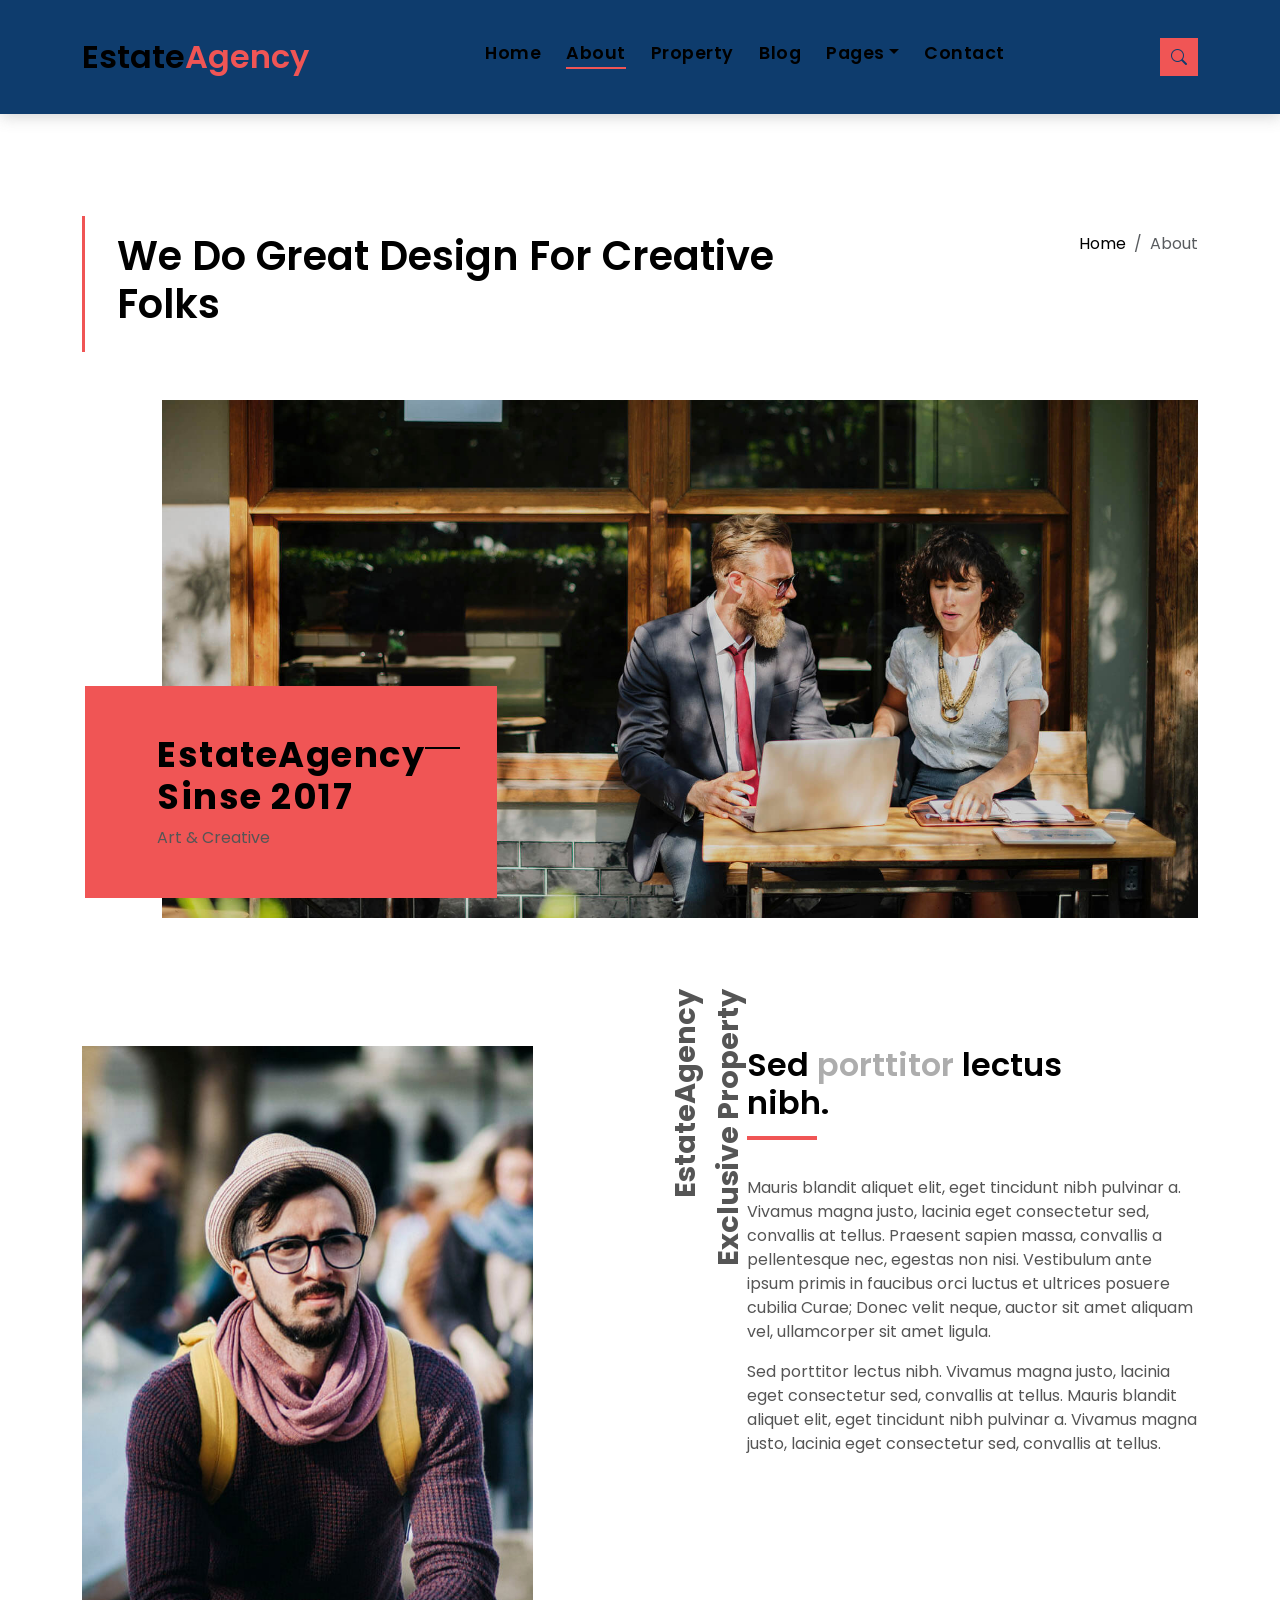
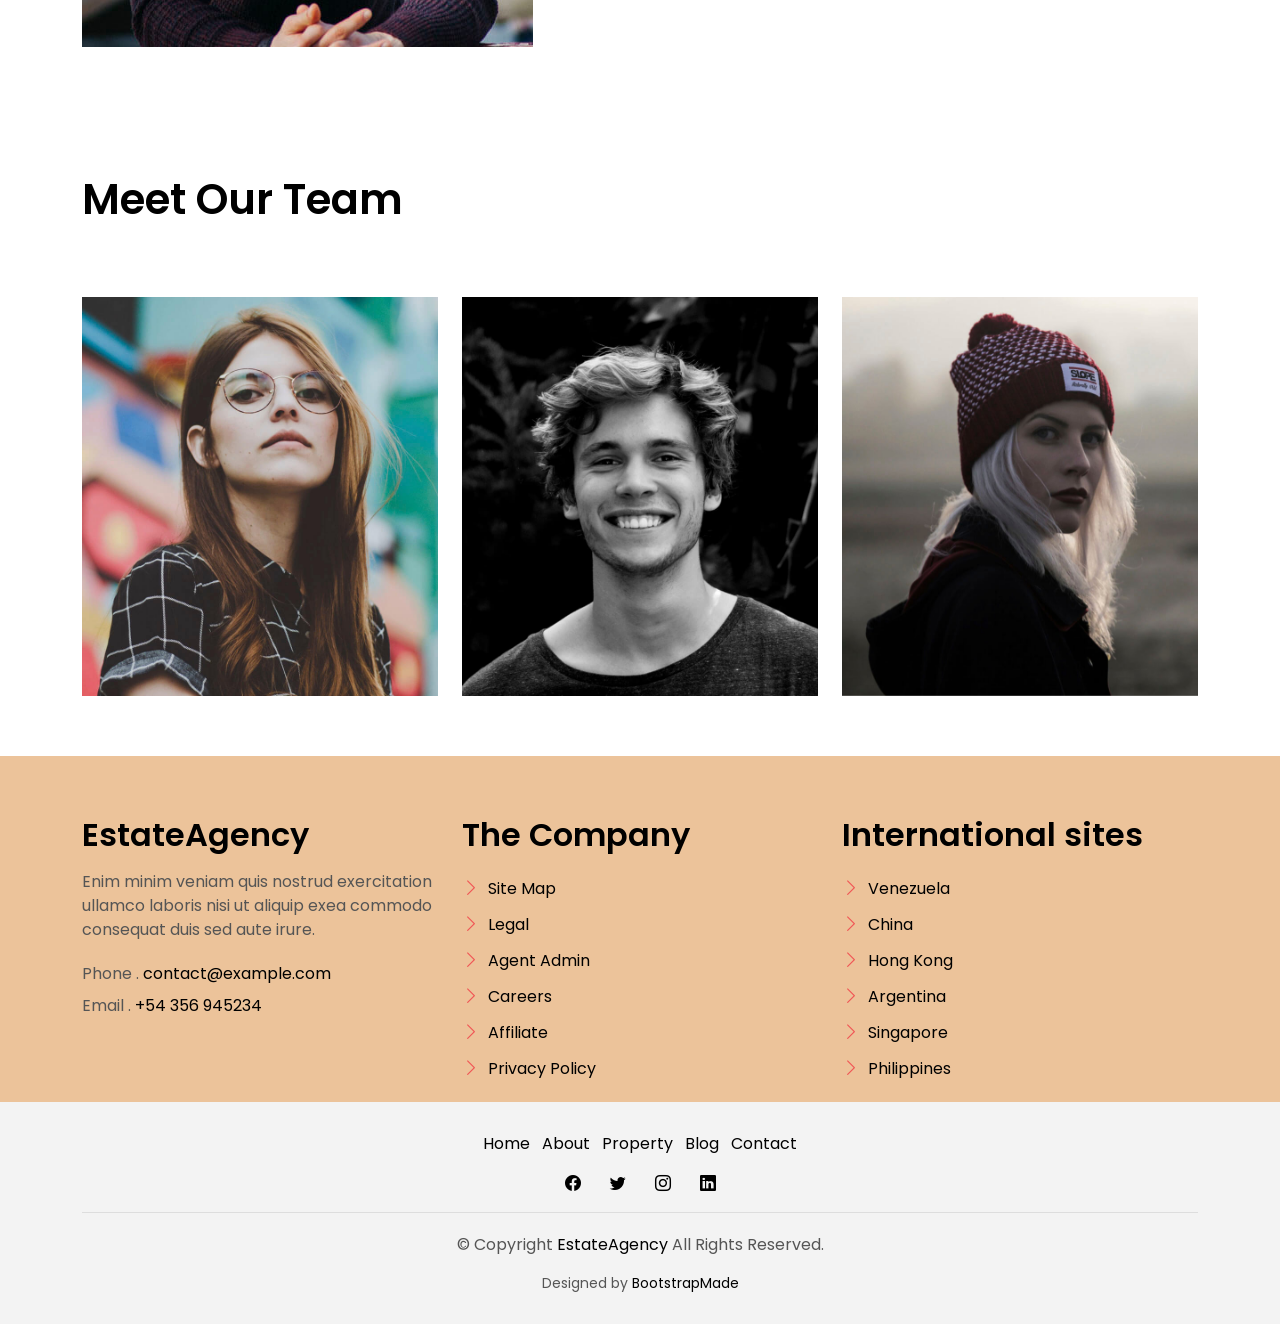
==== about.html @ 0d3c5e88 "Second initial commit" ====
<!DOCTYPE html>
<html lang="en">

<head>
  <meta charset="utf-8">
  <meta content="width=device-width, initial-scale=1.0" name="viewport">

  <title>About</title>
  <meta content="" name="description">
  <meta content="" name="keywords">

  <!-- Favicons -->
  <link href="assets/img/favicon.png" rel="icon">
  <link href="assets/img/apple-touch-icon.png" rel="apple-touch-icon">

  <!-- Google Fonts -->
  <link href="https://fonts.googleapis.com/css?family=Poppins:300,400,500,600,700" rel="stylesheet">

  <!-- Vendor CSS Files -->
  <link href="assets/vendor/animate.css/animate.min.css" rel="stylesheet">
  <link href="assets/vendor/bootstrap/css/bootstrap.min.css" rel="stylesheet">
  <link href="assets/vendor/bootstrap-icons/bootstrap-icons.css" rel="stylesheet">
  <link href="assets/vendor/swiper/swiper-bundle.min.css" rel="stylesheet">

  <!--  Main CSS File -->
  <link href="assets/css/style.css" rel="stylesheet">


</head>

<body>

  <!-- ======= Property Search Section ======= -->
  <div class="click-closed"></div>
  <!--/ Form Search Star /-->
  <div class="box-collapse">
    <div class="title-box-d">
      <h3 class="title-d">Search Property</h3>
    </div>
    <span class="close-box-collapse right-boxed bi bi-x"></span>
    <div class="box-collapse-wrap form">
      <form class="form-a">
        <div class="row">
          <div class="col-md-12 mb-2">
            <div class="form-group">
              <label class="pb-2" for="Type">Keyword</label>
              <input type="text" class="form-control form-control-lg form-control-a" placeholder="Keyword">
            </div>
          </div>
          <div class="col-md-6 mb-2">
            <div class="form-group mt-3">
              <label class="pb-2" for="Type">Type</label>
              <select class="form-control form-select form-control-a" id="Type">
                <option>All Type</option>
                <option>For Rent</option>
                <option>For Sale</option>
                <option>Open House</option>
              </select>
            </div>
          </div>
          <div class="col-md-6 mb-2">
            <div class="form-group mt-3">
              <label class="pb-2" for="city">City</label>
              <select class="form-control form-select form-control-a" id="city">
                <option>All City</option>
                <option>Alabama</option>
                <option>Arizona</option>
                <option>California</option>
                <option>Colorado</option>
              </select>
            </div>
          </div>
          <div class="col-md-6 mb-2">
            <div class="form-group mt-3">
              <label class="pb-2" for="bedrooms">Bedrooms</label>
              <select class="form-control form-select form-control-a" id="bedrooms">
                <option>Any</option>
                <option>01</option>
                <option>02</option>
                <option>03</option>
              </select>
            </div>
          </div>
          <div class="col-md-6 mb-2">
            <div class="form-group mt-3">
              <label class="pb-2" for="garages">Garages</label>
              <select class="form-control form-select form-control-a" id="garages">
                <option>Any</option>
                <option>01</option>
                <option>02</option>
                <option>03</option>
                <option>04</option>
              </select>
            </div>
          </div>
          <div class="col-md-6 mb-2">
            <div class="form-group mt-3">
              <label class="pb-2" for="bathrooms">Bathrooms</label>
              <select class="form-control form-select form-control-a" id="bathrooms">
                <option>Any</option>
                <option>01</option>
                <option>02</option>
                <option>03</option>
              </select>
            </div>
          </div>
          <div class="col-md-6 mb-2">
            <div class="form-group mt-3">
              <label class="pb-2" for="price">Min Price</label>
              <select class="form-control form-select form-control-a" id="price">
                <option>Unlimite</option>
                <option>$50,000</option>
                <option>$100,000</option>
                <option>$150,000</option>
                <option>$200,000</option>
              </select>
            </div>
          </div>
          <div class="col-md-12">
            <button type="submit" class="btn btn-b">Search Property</button>
          </div>
        </div>
      </form>
    </div>
  </div><!-- End Property Search Section -->>

  <!-- ======= Header/Navbar ======= -->
  <nav class="navbar navbar-default navbar-trans navbar-expand-lg fixed-top">
    <div class="container">
      <button class="navbar-toggler collapsed" type="button" data-bs-toggle="collapse" data-bs-target="#navbarDefault" aria-controls="navbarDefault" aria-expanded="false" aria-label="Toggle navigation">
        <span></span>
        <span></span>
        <span></span>
      </button>
      <a class="navbar-brand text-brand" href="index.html">Estate<span class="color-b">Agency</span></a>

      <div class="navbar-collapse collapse justify-content-center" id="navbarDefault">
        <ul class="navbar-nav">

          <li class="nav-item">
            <a class="nav-link " href="index.html">Home</a>
          </li>

          <li class="nav-item">
            <a class="nav-link active" href="about.html">About</a>
          </li>

          <li class="nav-item">
            <a class="nav-link " href="property-grid.html">Property</a>
          </li>

          <li class="nav-item">
            <a class="nav-link " href="blog-grid.html">Blog</a>
          </li>

          <li class="nav-item dropdown">
            <a class="nav-link dropdown-toggle" href="#" id="navbarDropdown" role="button" data-bs-toggle="dropdown" aria-haspopup="true" aria-expanded="false">Pages</a>
            <div class="dropdown-menu">
              <a class="dropdown-item " href="property-single.html">Property Single</a>
              <a class="dropdown-item " href="blog-single.html">Blog Single</a>
              <a class="dropdown-item " href="agents-grid.html">Agents Grid</a>
              <a class="dropdown-item " href="agent-single.html">Agent Single</a>
            </div>
          </li>
          <li class="nav-item">
            <a class="nav-link " href="contact.html">Contact</a>
          </li>
        </ul>
      </div>

      <button type="button" class="btn btn-b-n navbar-toggle-box navbar-toggle-box-collapse" data-bs-toggle="collapse" data-bs-target="#navbarTogglerDemo01">
        <i class="bi bi-search"></i>
      </button>

    </div>
  </nav><!-- End Header/Navbar -->

  <main id="main">

    <!-- ======= Intro Single ======= -->
    <section class="intro-single">
      <div class="container">
        <div class="row">
          <div class="col-md-12 col-lg-8">
            <div class="title-single-box">
              <h1 class="title-single">We Do Great Design For Creative Folks</h1>
            </div>
          </div>
          <div class="col-md-12 col-lg-4">
            <nav aria-label="breadcrumb" class="breadcrumb-box d-flex justify-content-lg-end">
              <ol class="breadcrumb">
                <li class="breadcrumb-item">
                  <a href="#">Home</a>
                </li>
                <li class="breadcrumb-item active" aria-current="page">
                  About
                </li>
              </ol>
            </nav>
          </div>
        </div>
      </div>
    </section><!-- End Intro Single-->

    <!-- ======= About Section ======= -->
    <section class="section-about">
      <div class="container">
        <div class="row">
          <div class="col-sm-12 position-relative">
            <div class="about-img-box">
              <img src="assets/img/slide-about-1.jpg" alt="" class="img-fluid">
            </div>
            <div class="sinse-box">
              <h3 class="sinse-title">EstateAgency
                <span></span>
                <br> Sinse 2017
              </h3>
              <p>Art & Creative</p>
            </div>
          </div>
          <div class="col-md-12 section-t8 position-relative">
            <div class="row">
              <div class="col-md-6 col-lg-5">
                <img src="assets/img/about-2.jpg" alt="" class="img-fluid">
              </div>
              <div class="col-lg-2  d-none d-lg-block position-relative">
                <div class="title-vertical d-flex justify-content-start">
                  <span>EstateAgency Exclusive Property</span>
                </div>
              </div>
              <div class="col-md-6 col-lg-5 section-md-t3">
                <div class="title-box-d">
                  <h3 class="title-d">Sed
                    <span class="color-d">porttitor</span> lectus
                    <br> nibh.
                  </h3>
                </div>
                <p class="color-text-a">
                  Mauris blandit aliquet elit, eget tincidunt nibh pulvinar a. Vivamus magna justo, lacinia eget
                  consectetur sed, convallis
                  at tellus. Praesent sapien massa, convallis a pellentesque nec, egestas non nisi. Vestibulum
                  ante ipsum primis in faucibus orci luctus et ultrices posuere cubilia Curae; Donec velit
                  neque, auctor sit amet aliquam vel, ullamcorper sit amet ligula.
                </p>
                <p class="color-text-a">
                  Sed porttitor lectus nibh. Vivamus magna justo, lacinia eget consectetur sed, convallis at tellus.
                  Mauris blandit aliquet
                  elit, eget tincidunt nibh pulvinar a. Vivamus magna justo, lacinia eget consectetur sed,
                  convallis at tellus.
                </p>
              </div>
            </div>
          </div>
        </div>
      </div>
    </section>

    <!-- =======Team Section ======= -->
    <section class="section-agents section-t8">
      <div class="container">
        <div class="row">
          <div class="col-md-12">
            <div class="title-wrap d-flex justify-content-between">
              <div class="title-box">
                <h2 class="title-a">Meet Our Team</h2>
              </div>
            </div>
          </div>
        </div>
        <div class="row">
          <div class="col-md-4">
            <div class="card-box-d">
              <div class="card-img-d">
                <img src="assets/img/agent-7.jpg" alt="" class="img-d img-fluid">
              </div>
              <div class="card-overlay card-overlay-hover">
                <div class="card-header-d">
                  <div class="card-title-d align-self-center">
                    <h3 class="title-d">
                      <a href="agent-single.html" class="link-two">Margaret Sotillo
                        <br> Escala</a>
                    </h3>
                  </div>
                </div>
                <div class="card-body-d">
                  <p class="content-d color-text-a">
                    Sed porttitor lectus nibh, Cras ultricies ligula sed magna dictum porta two.
                  </p>
                  <div class="info-agents color-a">
                    <p>
                      <strong>Phone: </strong> +54 356 945234
                    </p>
                    <p>
                      <strong>Email: </strong> agents@example.com
                    </p>
                  </div>
                </div>
                <div class="card-footer-d">
                  <div class="socials-footer d-flex justify-content-center">
                    <ul class="list-inline">
                      <li class="list-inline-item">
                        <a href="#" class="link-one">
                          <i class="bi bi-facebook" aria-hidden="true"></i>
                        </a>
                      </li>
                      <li class="list-inline-item">
                        <a href="#" class="link-one">
                          <i class="bi bi-twitter" aria-hidden="true"></i>
                        </a>
                      </li>
                      <li class="list-inline-item">
                        <a href="#" class="link-one">
                          <i class="bi bi-instagram" aria-hidden="true"></i>
                        </a>
                      </li>
                      <li class="list-inline-item">
                        <a href="#" class="link-one">
                          <i class="bi bi-linkedin" aria-hidden="true"></i>
                        </a>
                      </li>
                    </ul>
                  </div>
                </div>
              </div>
            </div>
          </div>
          <div class="col-md-4">
            <div class="card-box-d">
              <div class="card-img-d">
                <img src="assets/img/agent-6.jpg" alt="" class="img-d img-fluid">
              </div>
              <div class="card-overlay card-overlay-hover">
                <div class="card-header-d">
                  <div class="card-title-d align-self-center">
                    <h3 class="title-d">
                      <a href="agent-single.html" class="link-two">Stiven Spilver
                        <br> Darw</a>
                    </h3>
                  </div>
                </div>
                <div class="card-body-d">
                  <p class="content-d color-text-a">
                    Sed porttitor lectus nibh, Cras ultricies ligula sed magna dictum porta two.
                  </p>
                  <div class="info-agents color-a">
                    <p>
                      <strong>Phone: </strong> +54 356 945234
                    </p>
                    <p>
                      <strong>Email: </strong> agents@example.com
                    </p>
                  </div>
                </div>
                <div class="card-footer-d">
                  <div class="socials-footer d-flex justify-content-center">
                    <ul class="list-inline">
                      <li class="list-inline-item">
                        <a href="#" class="link-one">
                          <i class="bi bi-facebook" aria-hidden="true"></i>
                        </a>
                      </li>
                      <li class="list-inline-item">
                        <a href="#" class="link-one">
                          <i class="bi bi-twitter" aria-hidden="true"></i>
                        </a>
                      </li>
                      <li class="list-inline-item">
                        <a href="#" class="link-one">
                          <i class="bi bi-instagram" aria-hidden="true"></i>
                        </a>
                      </li>
                      <li class="list-inline-item">
                        <a href="#" class="link-one">
                          <i class="bi bi-linkedin" aria-hidden="true"></i>
                        </a>
                      </li>
                      <li class="list-inline-item">
                        <a href="#" class="link-one">
                          <i class="bi bi-dribbble" aria-hidden="true"></i>
                        </a>
                      </li>
                    </ul>
                  </div>
                </div>
              </div>
            </div>
          </div>
          <div class="col-md-4">
            <div class="card-box-d">
              <div class="card-img-d">
                <img src="assets/img/agent-5.jpg" alt="" class="img-d img-fluid">
              </div>
              <div class="card-overlay card-overlay-hover">
                <div class="card-header-d">
                  <div class="card-title-d align-self-center">
                    <h3 class="title-d">
                      <a href="agent-single.html" class="link-two">Emma Toledo
                        <br> Cascada</a>
                    </h3>
                  </div>
                </div>
                <div class="card-body-d">
                  <p class="content-d color-text-a">
                    Sed porttitor lectus nibh, Cras ultricies ligula sed magna dictum porta two.
                  </p>
                  <div class="info-agents color-a">
                    <p>
                      <strong>Phone: </strong> +54 356 945234
                    </p>
                    <p>
                      <strong>Email: </strong> agents@example.com
                    </p>
                  </div>
                </div>
                <div class="card-footer-d">
                  <div class="socials-footer d-flex justify-content-center">
                    <ul class="list-inline">
                      <li class="list-inline-item">
                        <a href="#" class="link-one">
                          <i class="bi bi-facebook" aria-hidden="true"></i>
                        </a>
                      </li>
                      <li class="list-inline-item">
                        <a href="#" class="link-one">
                          <i class="bi bi-twitter" aria-hidden="true"></i>
                        </a>
                      </li>
                      <li class="list-inline-item">
                        <a href="#" class="link-one">
                          <i class="bi bi-instagram" aria-hidden="true"></i>
                        </a>
                      </li>
                      <li class="list-inline-item">
                        <a href="#" class="link-one">
                          <i class="bi bi-linkedin" aria-hidden="true"></i>
                        </a>
                      </li>
                      <li class="list-inline-item">
                        <a href="#" class="link-one">
                          <i class="bi bi-dribbble" aria-hidden="true"></i>
                        </a>
                      </li>
                    </ul>
                  </div>
                </div>
              </div>
            </div>
          </div>
        </div>
      </div>
    </section><!-- End About Section-->

  </main><!-- End #main -->

  <!-- ======= Footer ======= -->
  <section class="section-footer">
    <div class="container">
      <div class="row">
        <div class="col-sm-12 col-md-4">
          <div class="widget-a">
            <div class="w-header-a">
              <h3 class="w-title-a text-brand">EstateAgency</h3>
            </div>
            <div class="w-body-a">
              <p class="w-text-a color-text-a">
                Enim minim veniam quis nostrud exercitation ullamco laboris nisi ut aliquip exea commodo consequat duis
                sed aute irure.
              </p>
            </div>
            <div class="w-footer-a">
              <ul class="list-unstyled">
                <li class="color-a">
                  <span class="color-text-a">Phone .</span> contact@example.com
                </li>
                <li class="color-a">
                  <span class="color-text-a">Email .</span> +54 356 945234
                </li>
              </ul>
            </div>
          </div>
        </div>
        <div class="col-sm-12 col-md-4 section-md-t3">
          <div class="widget-a">
            <div class="w-header-a">
              <h3 class="w-title-a text-brand">The Company</h3>
            </div>
            <div class="w-body-a">
              <div class="w-body-a">
                <ul class="list-unstyled">
                  <li class="item-list-a">
                    <i class="bi bi-chevron-right"></i> <a href="#">Site Map</a>
                  </li>
                  <li class="item-list-a">
                    <i class="bi bi-chevron-right"></i> <a href="#">Legal</a>
                  </li>
                  <li class="item-list-a">
                    <i class="bi bi-chevron-right"></i> <a href="#">Agent Admin</a>
                  </li>
                  <li class="item-list-a">
                    <i class="bi bi-chevron-right"></i> <a href="#">Careers</a>
                  </li>
                  <li class="item-list-a">
                    <i class="bi bi-chevron-right"></i> <a href="#">Affiliate</a>
                  </li>
                  <li class="item-list-a">
                    <i class="bi bi-chevron-right"></i> <a href="#">Privacy Policy</a>
                  </li>
                </ul>
              </div>
            </div>
          </div>
        </div>
        <div class="col-sm-12 col-md-4 section-md-t3">
          <div class="widget-a">
            <div class="w-header-a">
              <h3 class="w-title-a text-brand">International sites</h3>
            </div>
            <div class="w-body-a">
              <ul class="list-unstyled">
                <li class="item-list-a">
                  <i class="bi bi-chevron-right"></i> <a href="#">Venezuela</a>
                </li>
                <li class="item-list-a">
                  <i class="bi bi-chevron-right"></i> <a href="#">China</a>
                </li>
                <li class="item-list-a">
                  <i class="bi bi-chevron-right"></i> <a href="#">Hong Kong</a>
                </li>
                <li class="item-list-a">
                  <i class="bi bi-chevron-right"></i> <a href="#">Argentina</a>
                </li>
                <li class="item-list-a">
                  <i class="bi bi-chevron-right"></i> <a href="#">Singapore</a>
                </li>
                <li class="item-list-a">
                  <i class="bi bi-chevron-right"></i> <a href="#">Philippines</a>
                </li>
              </ul>
            </div>
          </div>
        </div>
      </div>
    </div>
  </section>
  <footer>
    <div class="container">
      <div class="row">
        <div class="col-md-12">
          <nav class="nav-footer">
            <ul class="list-inline">
              <li class="list-inline-item">
                <a href="#">Home</a>
              </li>
              <li class="list-inline-item">
                <a href="#">About</a>
              </li>
              <li class="list-inline-item">
                <a href="#">Property</a>
              </li>
              <li class="list-inline-item">
                <a href="#">Blog</a>
              </li>
              <li class="list-inline-item">
                <a href="#">Contact</a>
              </li>
            </ul>
          </nav>
          <div class="socials-a">
            <ul class="list-inline">
              <li class="list-inline-item">
                <a href="#">
                  <i class="bi bi-facebook" aria-hidden="true"></i>
                </a>
              </li>
              <li class="list-inline-item">
                <a href="#">
                  <i class="bi bi-twitter" aria-hidden="true"></i>
                </a>
              </li>
              <li class="list-inline-item">
                <a href="#">
                  <i class="bi bi-instagram" aria-hidden="true"></i>
                </a>
              </li>
              <li class="list-inline-item">
                <a href="#">
                  <i class="bi bi-linkedin" aria-hidden="true"></i>
                </a>
              </li>
            </ul>
          </div>
          <div class="copyright-footer">
            <p class="copyright color-text-a">
              &copy; Copyright
              <span class="color-a">EstateAgency</span> All Rights Reserved.
            </p>
          </div>
          <div class="credits">
            <!--
            All the links in the footer should remain intact.
            You can delete the links only if you purchased the pro version.
            Licensing information: https://bootstrapmade.com/license/
            Purchase the pro version with working PHP/AJAX contact form: https://bootstrapmade.com/buy/?theme=EstateAgency
          -->
            Designed by <a href="https://bootstrapmade.com/">BootstrapMade</a>
          </div>
        </div>
      </div>
    </div>
  </footer><!-- End  Footer -->

  <div id="preloader"></div>
  <a href="#" class="back-to-top d-flex align-items-center justify-content-center"><i class="bi bi-arrow-up-short"></i></a>

  <!-- Vendor JS Files -->
  <script src="assets/vendor/bootstrap/js/bootstrap.bundle.min.js"></script>
  <script src="assets/vendor/swiper/swiper-bundle.min.js"></script>
  <script src="assets/vendor/php-email-form/validate.js"></script>

  <!-- Template Main JS File -->
  <script src="assets/js/main.js"></script>

</body>

</html>
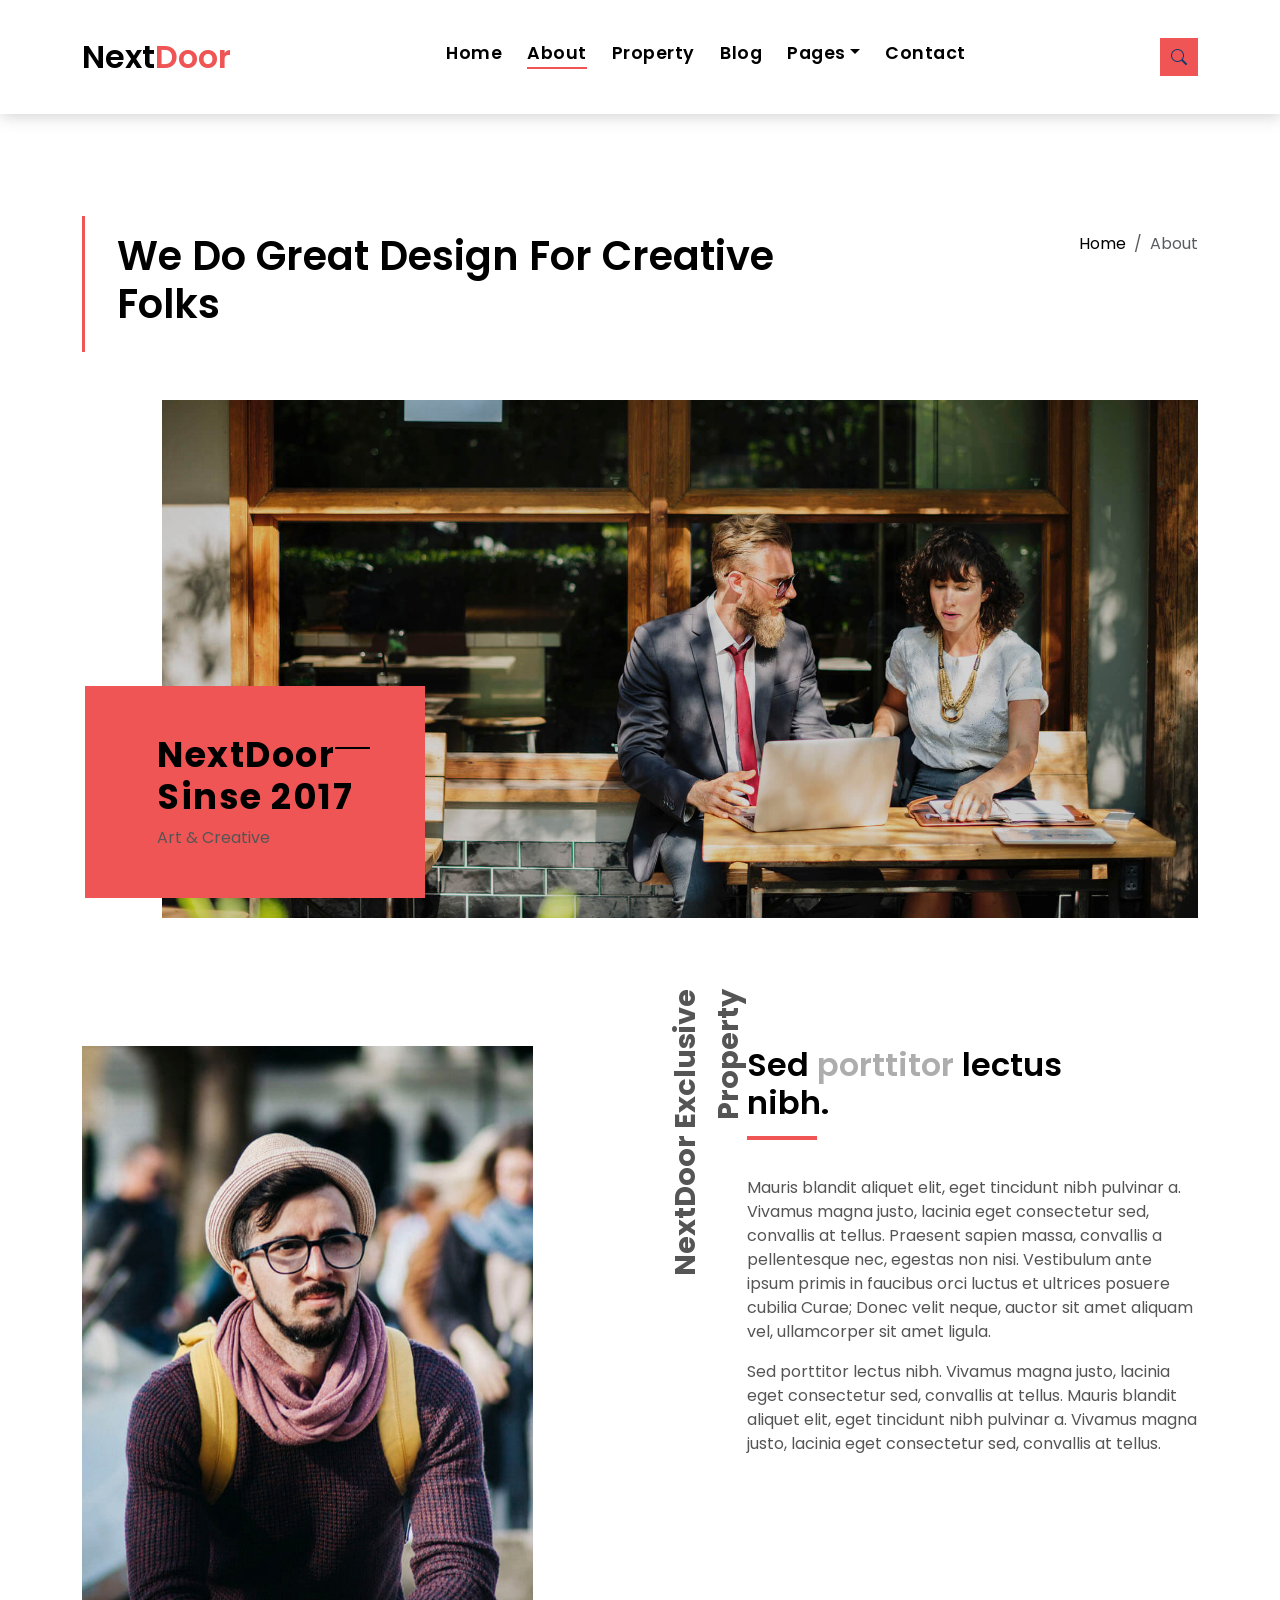
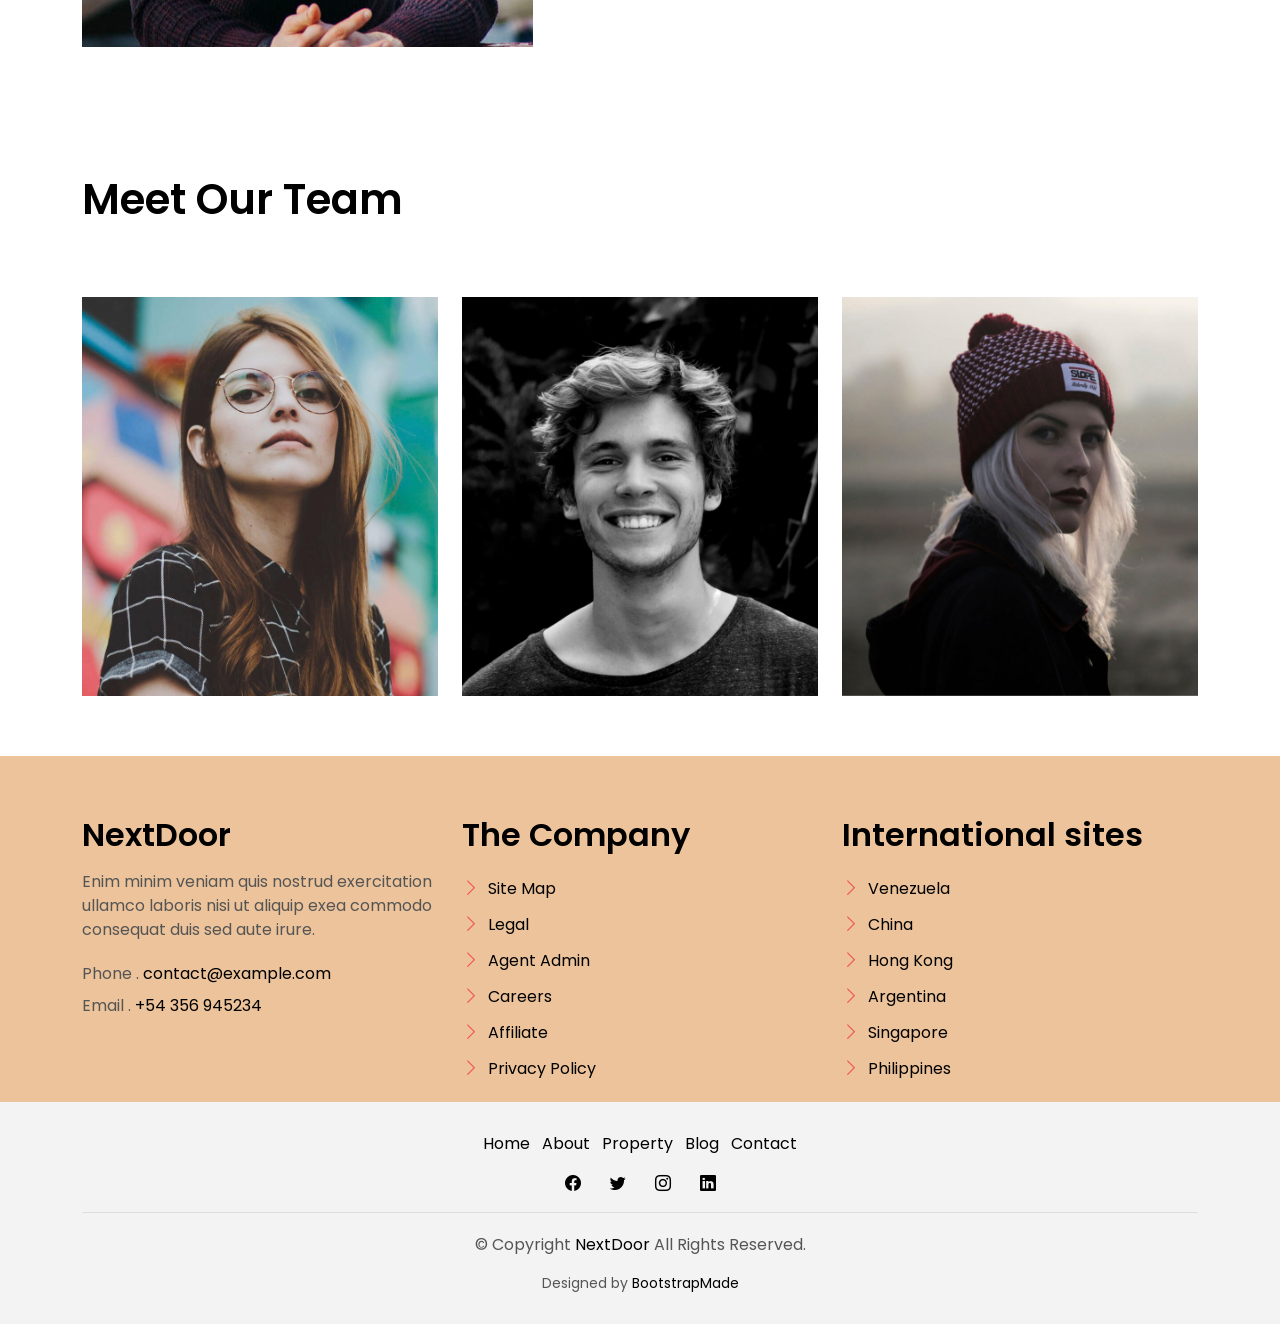
==== commit 02d45593: "Updated favicon and corrected link in Readme.txt" ====
--- a/about.html
+++ b/about.html
@@ -1,625 +1,924 @@
 <!DOCTYPE html>
 <html lang="en">
-
-<head>
-  <meta charset="utf-8">
-  <meta content="width=device-width, initial-scale=1.0" name="viewport">
-
-  <title>About</title>
-  <meta content="" name="description">
-  <meta content="" name="keywords">
-
-  <!-- Favicons -->
-  <link href="assets/img/favicon.png" rel="icon">
-  <link href="assets/img/apple-touch-icon.png" rel="apple-touch-icon">
-
-  <!-- Google Fonts -->
-  <link href="https://fonts.googleapis.com/css?family=Poppins:300,400,500,600,700" rel="stylesheet">
-
-  <!-- Vendor CSS Files -->
-  <link href="assets/vendor/animate.css/animate.min.css" rel="stylesheet">
-  <link href="assets/vendor/bootstrap/css/bootstrap.min.css" rel="stylesheet">
-  <link href="assets/vendor/bootstrap-icons/bootstrap-icons.css" rel="stylesheet">
-  <link href="assets/vendor/swiper/swiper-bundle.min.css" rel="stylesheet">
-
-  <!--  Main CSS File -->
-  <link href="assets/css/style.css" rel="stylesheet">
-
-
-</head>
-
-<body>
-
-  <!-- ======= Property Search Section ======= -->
-  <div class="click-closed"></div>
-  <!--/ Form Search Star /-->
-  <div class="box-collapse">
-    <div class="title-box-d">
-      <h3 class="title-d">Search Property</h3>
-    </div>
-    <span class="close-box-collapse right-boxed bi bi-x"></span>
-    <div class="box-collapse-wrap form">
-      <form class="form-a">
-        <div class="row">
-          <div class="col-md-12 mb-2">
-            <div class="form-group">
-              <label class="pb-2" for="Type">Keyword</label>
-              <input type="text" class="form-control form-control-lg form-control-a" placeholder="Keyword">
+    <head>
+        <meta charset="utf-8" />
+        <meta content="width=device-width, initial-scale=1.0" name="viewport" />
+
+        <title>About</title>
+        <meta content="" name="description" />
+        <meta content="" name="keywords" />
+
+        <!-- Favicons -->
+        <link href="assets/img/favicon.png" rel="icon" />
+        <link href="assets/img/apple-touch-icon.png" rel="apple-touch-icon" />
+
+        <!-- Google Fonts -->
+        <link
+            href="https://fonts.googleapis.com/css?family=Poppins:300,400,500,600,700"
+            rel="stylesheet"
+        />
+
+        <!-- Vendor CSS Files -->
+        <link
+            href="assets/vendor/animate.css/animate.min.css"
+            rel="stylesheet"
+        />
+        <link
+            href="assets/vendor/bootstrap/css/bootstrap.min.css"
+            rel="stylesheet"
+        />
+        <link
+            href="assets/vendor/bootstrap-icons/bootstrap-icons.css"
+            rel="stylesheet"
+        />
+        <link
+            href="assets/vendor/swiper/swiper-bundle.min.css"
+            rel="stylesheet"
+        />
+
+        <!--  Main CSS File -->
+        <link href="assets/css/style.css" rel="stylesheet" />
+    </head>
+
+    <body>
+        <!-- ======= Property Search Section ======= -->
+        <div class="click-closed"></div>
+        <!--/ Form Search Star /-->
+        <div class="box-collapse">
+            <div class="title-box-d">
+                <h3 class="title-d">Search Property</h3>
             </div>
-          </div>
-          <div class="col-md-6 mb-2">
-            <div class="form-group mt-3">
-              <label class="pb-2" for="Type">Type</label>
-              <select class="form-control form-select form-control-a" id="Type">
-                <option>All Type</option>
-                <option>For Rent</option>
-                <option>For Sale</option>
-                <option>Open House</option>
-              </select>
+            <span class="close-box-collapse right-boxed bi bi-x"></span>
+            <div class="box-collapse-wrap form">
+                <form class="form-a">
+                    <div class="row">
+                        <div class="col-md-12 mb-2">
+                            <div class="form-group">
+                                <label class="pb-2" for="Type">Keyword</label>
+                                <input
+                                    type="text"
+                                    class="form-control form-control-lg form-control-a"
+                                    placeholder="Keyword"
+                                />
+                            </div>
+                        </div>
+                        <div class="col-md-6 mb-2">
+                            <div class="form-group mt-3">
+                                <label class="pb-2" for="Type">Type</label>
+                                <select
+                                    class="form-control form-select form-control-a"
+                                    id="Type"
+                                >
+                                    <option>All Type</option>
+                                    <option>For Rent</option>
+                                    <option>For Sale</option>
+                                    <option>Open House</option>
+                                </select>
+                            </div>
+                        </div>
+                        <div class="col-md-6 mb-2">
+                            <div class="form-group mt-3">
+                                <label class="pb-2" for="city">City</label>
+                                <select
+                                    class="form-control form-select form-control-a"
+                                    id="city"
+                                >
+                                    <option>All City</option>
+                                    <option>Alabama</option>
+                                    <option>Arizona</option>
+                                    <option>California</option>
+                                    <option>Colorado</option>
+                                </select>
+                            </div>
+                        </div>
+                        <div class="col-md-6 mb-2">
+                            <div class="form-group mt-3">
+                                <label class="pb-2" for="bedrooms"
+                                    >Bedrooms</label
+                                >
+                                <select
+                                    class="form-control form-select form-control-a"
+                                    id="bedrooms"
+                                >
+                                    <option>Any</option>
+                                    <option>01</option>
+                                    <option>02</option>
+                                    <option>03</option>
+                                </select>
+                            </div>
+                        </div>
+                        <div class="col-md-6 mb-2">
+                            <div class="form-group mt-3">
+                                <label class="pb-2" for="garages"
+                                    >Garages</label
+                                >
+                                <select
+                                    class="form-control form-select form-control-a"
+                                    id="garages"
+                                >
+                                    <option>Any</option>
+                                    <option>01</option>
+                                    <option>02</option>
+                                    <option>03</option>
+                                    <option>04</option>
+                                </select>
+                            </div>
+                        </div>
+                        <div class="col-md-6 mb-2">
+                            <div class="form-group mt-3">
+                                <label class="pb-2" for="bathrooms"
+                                    >Bathrooms</label
+                                >
+                                <select
+                                    class="form-control form-select form-control-a"
+                                    id="bathrooms"
+                                >
+                                    <option>Any</option>
+                                    <option>01</option>
+                                    <option>02</option>
+                                    <option>03</option>
+                                </select>
+                            </div>
+                        </div>
+                        <div class="col-md-6 mb-2">
+                            <div class="form-group mt-3">
+                                <label class="pb-2" for="price"
+                                    >Min Price</label
+                                >
+                                <select
+                                    class="form-control form-select form-control-a"
+                                    id="price"
+                                >
+                                    <option>Unlimite</option>
+                                    <option>$50,000</option>
+                                    <option>$100,000</option>
+                                    <option>$150,000</option>
+                                    <option>$200,000</option>
+                                </select>
+                            </div>
+                        </div>
+                        <div class="col-md-12">
+                            <button type="submit" class="btn btn-b">
+                                Search Property
+                            </button>
+                        </div>
+                    </div>
+                </form>
             </div>
-          </div>
-          <div class="col-md-6 mb-2">
-            <div class="form-group mt-3">
-              <label class="pb-2" for="city">City</label>
-              <select class="form-control form-select form-control-a" id="city">
-                <option>All City</option>
-                <option>Alabama</option>
-                <option>Arizona</option>
-                <option>California</option>
-                <option>Colorado</option>
-              </select>
+        </div>
+        <!-- End Property Search Section -->>
+
+        <!-- ======= Header/Navbar ======= -->
+        <nav
+            class="navbar navbar-default navbar-trans navbar-expand-lg fixed-top"
+        >
+            <div class="container">
+                <button
+                    class="navbar-toggler collapsed"
+                    type="button"
+                    data-bs-toggle="collapse"
+                    data-bs-target="#navbarDefault"
+                    aria-controls="navbarDefault"
+                    aria-expanded="false"
+                    aria-label="Toggle navigation"
+                >
+                    <span></span>
+                    <span></span>
+                    <span></span>
+                </button>
+                <a class="navbar-brand text-brand" href="index.html"
+                    >Next<span class="color-b">Door</span></a
+                >
+
+                <div
+                    class="navbar-collapse collapse justify-content-center"
+                    id="navbarDefault"
+                >
+                    <ul class="navbar-nav">
+                        <li class="nav-item">
+                            <a class="nav-link" href="index.html">Home</a>
+                        </li>
+
+                        <li class="nav-item">
+                            <a class="nav-link active" href="about.html"
+                                >About</a
+                            >
+                        </li>
+
+                        <li class="nav-item">
+                            <a class="nav-link" href="property-grid.html"
+                                >Property</a
+                            >
+                        </li>
+
+                        <li class="nav-item">
+                            <a class="nav-link" href="blog-grid.html">Blog</a>
+                        </li>
+
+                        <li class="nav-item dropdown">
+                            <a
+                                class="nav-link dropdown-toggle"
+                                href="#"
+                                id="navbarDropdown"
+                                role="button"
+                                data-bs-toggle="dropdown"
+                                aria-haspopup="true"
+                                aria-expanded="false"
+                                >Pages</a
+                            >
+                            <div class="dropdown-menu">
+                                <a
+                                    class="dropdown-item"
+                                    href="property-single.html"
+                                    >Property Single</a
+                                >
+                                <a class="dropdown-item" href="blog-single.html"
+                                    >Blog Single</a
+                                >
+                                <a class="dropdown-item" href="agents-grid.html"
+                                    >Agents Grid</a
+                                >
+                                <a
+                                    class="dropdown-item"
+                                    href="agent-single.html"
+                                    >Agent Single</a
+                                >
+                            </div>
+                        </li>
+                        <li class="nav-item">
+                            <a class="nav-link" href="contact.html">Contact</a>
+                        </li>
+                    </ul>
+                </div>
+
+                <button
+                    type="button"
+                    class="btn btn-b-n navbar-toggle-box navbar-toggle-box-collapse"
+                    data-bs-toggle="collapse"
+                    data-bs-target="#navbarTogglerDemo01"
+                >
+                    <i class="bi bi-search"></i>
+                </button>
             </div>
-          </div>
-          <div class="col-md-6 mb-2">
-            <div class="form-group mt-3">
-              <label class="pb-2" for="bedrooms">Bedrooms</label>
-              <select class="form-control form-select form-control-a" id="bedrooms">
-                <option>Any</option>
-                <option>01</option>
-                <option>02</option>
-                <option>03</option>
-              </select>
+        </nav>
+        <!-- End Header/Navbar -->
+
+        <main id="main">
+            <!-- ======= Intro Single ======= -->
+            <section class="intro-single">
+                <div class="container">
+                    <div class="row">
+                        <div class="col-md-12 col-lg-8">
+                            <div class="title-single-box">
+                                <h1 class="title-single">
+                                    We Do Great Design For Creative Folks
+                                </h1>
+                            </div>
+                        </div>
+                        <div class="col-md-12 col-lg-4">
+                            <nav
+                                aria-label="breadcrumb"
+                                class="breadcrumb-box d-flex justify-content-lg-end"
+                            >
+                                <ol class="breadcrumb">
+                                    <li class="breadcrumb-item">
+                                        <a href="#">Home</a>
+                                    </li>
+                                    <li
+                                        class="breadcrumb-item active"
+                                        aria-current="page"
+                                    >
+                                        About
+                                    </li>
+                                </ol>
+                            </nav>
+                        </div>
+                    </div>
+                </div>
+            </section>
+            <!-- End Intro Single-->
+
+            <!-- ======= About Section ======= -->
+            <section class="section-about">
+                <div class="container">
+                    <div class="row">
+                        <div class="col-sm-12 position-relative">
+                            <div class="about-img-box">
+                                <img
+                                    src="assets/img/slide-about-1.jpg"
+                                    alt=""
+                                    class="img-fluid"
+                                />
+                            </div>
+                            <div class="sinse-box">
+                                <h3 class="sinse-title">
+                                    NextDoor
+                                    <span></span>
+                                    <br />
+                                    Sinse 2017
+                                </h3>
+                                <p>Art & Creative</p>
+                            </div>
+                        </div>
+                        <div class="col-md-12 section-t8 position-relative">
+                            <div class="row">
+                                <div class="col-md-6 col-lg-5">
+                                    <img
+                                        src="assets/img/about-2.jpg"
+                                        alt=""
+                                        class="img-fluid"
+                                    />
+                                </div>
+                                <div
+                                    class="col-lg-2 d-none d-lg-block position-relative"
+                                >
+                                    <div
+                                        class="title-vertical d-flex justify-content-start"
+                                    >
+                                        <span>NextDoor Exclusive Property</span>
+                                    </div>
+                                </div>
+                                <div class="col-md-6 col-lg-5 section-md-t3">
+                                    <div class="title-box-d">
+                                        <h3 class="title-d">
+                                            Sed
+                                            <span class="color-d"
+                                                >porttitor</span
+                                            >
+                                            lectus <br />
+                                            nibh.
+                                        </h3>
+                                    </div>
+                                    <p class="color-text-a">
+                                        Mauris blandit aliquet elit, eget
+                                        tincidunt nibh pulvinar a. Vivamus magna
+                                        justo, lacinia eget consectetur sed,
+                                        convallis at tellus. Praesent sapien
+                                        massa, convallis a pellentesque nec,
+                                        egestas non nisi. Vestibulum ante ipsum
+                                        primis in faucibus orci luctus et
+                                        ultrices posuere cubilia Curae; Donec
+                                        velit neque, auctor sit amet aliquam
+                                        vel, ullamcorper sit amet ligula.
+                                    </p>
+                                    <p class="color-text-a">
+                                        Sed porttitor lectus nibh. Vivamus magna
+                                        justo, lacinia eget consectetur sed,
+                                        convallis at tellus. Mauris blandit
+                                        aliquet elit, eget tincidunt nibh
+                                        pulvinar a. Vivamus magna justo, lacinia
+                                        eget consectetur sed, convallis at
+                                        tellus.
+                                    </p>
+                                </div>
+                            </div>
+                        </div>
+                    </div>
+                </div>
+            </section>
+
+            <!-- =======Team Section ======= -->
+            <section class="section-agents section-t8">
+                <div class="container">
+                    <div class="row">
+                        <div class="col-md-12">
+                            <div
+                                class="title-wrap d-flex justify-content-between"
+                            >
+                                <div class="title-box">
+                                    <h2 class="title-a">Meet Our Team</h2>
+                                </div>
+                            </div>
+                        </div>
+                    </div>
+                    <div class="row">
+                        <div class="col-md-4">
+                            <div class="card-box-d">
+                                <div class="card-img-d">
+                                    <img
+                                        src="assets/img/agent-7.jpg"
+                                        alt=""
+                                        class="img-d img-fluid"
+                                    />
+                                </div>
+                                <div class="card-overlay card-overlay-hover">
+                                    <div class="card-header-d">
+                                        <div
+                                            class="card-title-d align-self-center"
+                                        >
+                                            <h3 class="title-d">
+                                                <a
+                                                    href="agent-single.html"
+                                                    class="link-two"
+                                                    >Margaret Sotillo <br />
+                                                    Escala</a
+                                                >
+                                            </h3>
+                                        </div>
+                                    </div>
+                                    <div class="card-body-d">
+                                        <p class="content-d color-text-a">
+                                            Sed porttitor lectus nibh, Cras
+                                            ultricies ligula sed magna dictum
+                                            porta two.
+                                        </p>
+                                        <div class="info-agents color-a">
+                                            <p>
+                                                <strong>Phone: </strong> +54 356
+                                                945234
+                                            </p>
+                                            <p>
+                                                <strong>Email: </strong>
+                                                agents@example.com
+                                            </p>
+                                        </div>
+                                    </div>
+                                    <div class="card-footer-d">
+                                        <div
+                                            class="socials-footer d-flex justify-content-center"
+                                        >
+                                            <ul class="list-inline">
+                                                <li class="list-inline-item">
+                                                    <a
+                                                        href="#"
+                                                        class="link-one"
+                                                    >
+                                                        <i
+                                                            class="bi bi-facebook"
+                                                            aria-hidden="true"
+                                                        ></i>
+                                                    </a>
+                                                </li>
+                                                <li class="list-inline-item">
+                                                    <a
+                                                        href="#"
+                                                        class="link-one"
+                                                    >
+                                                        <i
+                                                            class="bi bi-twitter"
+                                                            aria-hidden="true"
+                                                        ></i>
+                                                    </a>
+                                                </li>
+                                                <li class="list-inline-item">
+                                                    <a
+                                                        href="#"
+                                                        class="link-one"
+                                                    >
+                                                        <i
+                                                            class="bi bi-instagram"
+                                                            aria-hidden="true"
+                                                        ></i>
+                                                    </a>
+                                                </li>
+                                                <li class="list-inline-item">
+                                                    <a
+                                                        href="#"
+                                                        class="link-one"
+                                                    >
+                                                        <i
+                                                            class="bi bi-linkedin"
+                                                            aria-hidden="true"
+                                                        ></i>
+                                                    </a>
+                                                </li>
+                                            </ul>
+                                        </div>
+                                    </div>
+                                </div>
+                            </div>
+                        </div>
+                        <div class="col-md-4">
+                            <div class="card-box-d">
+                                <div class="card-img-d">
+                                    <img
+                                        src="assets/img/agent-6.jpg"
+                                        alt=""
+                                        class="img-d img-fluid"
+                                    />
+                                </div>
+                                <div class="card-overlay card-overlay-hover">
+                                    <div class="card-header-d">
+                                        <div
+                                            class="card-title-d align-self-center"
+                                        >
+                                            <h3 class="title-d">
+                                                <a
+                                                    href="agent-single.html"
+                                                    class="link-two"
+                                                    >Stiven Spilver <br />
+                                                    Darw</a
+                                                >
+                                            </h3>
+                                        </div>
+                                    </div>
+                                    <div class="card-body-d">
+                                        <p class="content-d color-text-a">
+                                            Sed porttitor lectus nibh, Cras
+                                            ultricies ligula sed magna dictum
+                                            porta two.
+                                        </p>
+                                        <div class="info-agents color-a">
+                                            <p>
+                                                <strong>Phone: </strong> +54 356
+                                                945234
+                                            </p>
+                                            <p>
+                                                <strong>Email: </strong>
+                                                agents@example.com
+                                            </p>
+                                        </div>
+                                    </div>
+                                    <div class="card-footer-d">
+                                        <div
+                                            class="socials-footer d-flex justify-content-center"
+                                        >
+                                            <ul class="list-inline">
+                                                <li class="list-inline-item">
+                                                    <a
+                                                        href="#"
+                                                        class="link-one"
+                                                    >
+                                                        <i
+                                                            class="bi bi-facebook"
+                                                            aria-hidden="true"
+                                                        ></i>
+                                                    </a>
+                                                </li>
+                                                <li class="list-inline-item">
+                                                    <a
+                                                        href="#"
+                                                        class="link-one"
+                                                    >
+                                                        <i
+                                                            class="bi bi-twitter"
+                                                            aria-hidden="true"
+                                                        ></i>
+                                                    </a>
+                                                </li>
+                                                <li class="list-inline-item">
+                                                    <a
+                                                        href="#"
+                                                        class="link-one"
+                                                    >
+                                                        <i
+                                                            class="bi bi-instagram"
+                                                            aria-hidden="true"
+                                                        ></i>
+                                                    </a>
+                                                </li>
+                                                <li class="list-inline-item">
+                                                    <a
+                                                        href="#"
+                                                        class="link-one"
+                                                    >
+                                                        <i
+                                                            class="bi bi-linkedin"
+                                                            aria-hidden="true"
+                                                        ></i>
+                                                    </a>
+                                                </li>
+                                                <li class="list-inline-item">
+                                                    <a
+                                                        href="#"
+                                                        class="link-one"
+                                                    >
+                                                        <i
+                                                            class="bi bi-dribbble"
+                                                            aria-hidden="true"
+                                                        ></i>
+                                                    </a>
+                                                </li>
+                                            </ul>
+                                        </div>
+                                    </div>
+                                </div>
+                            </div>
+                        </div>
+                        <div class="col-md-4">
+                            <div class="card-box-d">
+                                <div class="card-img-d">
+                                    <img
+                                        src="assets/img/agent-5.jpg"
+                                        alt=""
+                                        class="img-d img-fluid"
+                                    />
+                                </div>
+                                <div class="card-overlay card-overlay-hover">
+                                    <div class="card-header-d">
+                                        <div
+                                            class="card-title-d align-self-center"
+                                        >
+                                            <h3 class="title-d">
+                                                <a
+                                                    href="agent-single.html"
+                                                    class="link-two"
+                                                    >Emma Toledo <br />
+                                                    Cascada</a
+                                                >
+                                            </h3>
+                                        </div>
+                                    </div>
+                                    <div class="card-body-d">
+                                        <p class="content-d color-text-a">
+                                            Sed porttitor lectus nibh, Cras
+                                            ultricies ligula sed magna dictum
+                                            porta two.
+                                        </p>
+                                        <div class="info-agents color-a">
+                                            <p>
+                                                <strong>Phone: </strong> +54 356
+                                                945234
+                                            </p>
+                                            <p>
+                                                <strong>Email: </strong>
+                                                agents@example.com
+                                            </p>
+                                        </div>
+                                    </div>
+                                    <div class="card-footer-d">
+                                        <div
+                                            class="socials-footer d-flex justify-content-center"
+                                        >
+                                            <ul class="list-inline">
+                                                <li class="list-inline-item">
+                                                    <a
+                                                        href="#"
+                                                        class="link-one"
+                                                    >
+                                                        <i
+                                                            class="bi bi-facebook"
+                                                            aria-hidden="true"
+                                                        ></i>
+                                                    </a>
+                                                </li>
+                                                <li class="list-inline-item">
+                                                    <a
+                                                        href="#"
+                                                        class="link-one"
+                                                    >
+                                                        <i
+                                                            class="bi bi-twitter"
+                                                            aria-hidden="true"
+                                                        ></i>
+                                                    </a>
+                                                </li>
+                                                <li class="list-inline-item">
+                                                    <a
+                                                        href="#"
+                                                        class="link-one"
+                                                    >
+                                                        <i
+                                                            class="bi bi-instagram"
+                                                            aria-hidden="true"
+                                                        ></i>
+                                                    </a>
+                                                </li>
+                                                <li class="list-inline-item">
+                                                    <a
+                                                        href="#"
+                                                        class="link-one"
+                                                    >
+                                                        <i
+                                                            class="bi bi-linkedin"
+                                                            aria-hidden="true"
+                                                        ></i>
+                                                    </a>
+                                                </li>
+                                                <li class="list-inline-item">
+                                                    <a
+                                                        href="#"
+                                                        class="link-one"
+                                                    >
+                                                        <i
+                                                            class="bi bi-dribbble"
+                                                            aria-hidden="true"
+                                                        ></i>
+                                                    </a>
+                                                </li>
+                                            </ul>
+                                        </div>
+                                    </div>
+                                </div>
+                            </div>
+                        </div>
+                    </div>
+                </div>
+            </section>
+            <!-- End About Section-->
+        </main>
+        <!-- End #main -->
+
+        <!-- ======= Footer ======= -->
+        <section class="section-footer">
+            <div class="container">
+                <div class="row">
+                    <div class="col-sm-12 col-md-4">
+                        <div class="widget-a">
+                            <div class="w-header-a">
+                                <h3 class="w-title-a text-brand">NextDoor</h3>
+                            </div>
+                            <div class="w-body-a">
+                                <p class="w-text-a color-text-a">
+                                    Enim minim veniam quis nostrud exercitation
+                                    ullamco laboris nisi ut aliquip exea commodo
+                                    consequat duis sed aute irure.
+                                </p>
+                            </div>
+                            <div class="w-footer-a">
+                                <ul class="list-unstyled">
+                                    <li class="color-a">
+                                        <span class="color-text-a"
+                                            >Phone .</span
+                                        >
+                                        contact@example.com
+                                    </li>
+                                    <li class="color-a">
+                                        <span class="color-text-a"
+                                            >Email .</span
+                                        >
+                                        +54 356 945234
+                                    </li>
+                                </ul>
+                            </div>
+                        </div>
+                    </div>
+                    <div class="col-sm-12 col-md-4 section-md-t3">
+                        <div class="widget-a">
+                            <div class="w-header-a">
+                                <h3 class="w-title-a text-brand">
+                                    The Company
+                                </h3>
+                            </div>
+                            <div class="w-body-a">
+                                <div class="w-body-a">
+                                    <ul class="list-unstyled">
+                                        <li class="item-list-a">
+                                            <i class="bi bi-chevron-right"></i>
+                                            <a href="#">Site Map</a>
+                                        </li>
+                                        <li class="item-list-a">
+                                            <i class="bi bi-chevron-right"></i>
+                                            <a href="#">Legal</a>
+                                        </li>
+                                        <li class="item-list-a">
+                                            <i class="bi bi-chevron-right"></i>
+                                            <a href="#">Agent Admin</a>
+                                        </li>
+                                        <li class="item-list-a">
+                                            <i class="bi bi-chevron-right"></i>
+                                            <a href="#">Careers</a>
+                                        </li>
+                                        <li class="item-list-a">
+                                            <i class="bi bi-chevron-right"></i>
+                                            <a href="#">Affiliate</a>
+                                        </li>
+                                        <li class="item-list-a">
+                                            <i class="bi bi-chevron-right"></i>
+                                            <a href="#">Privacy Policy</a>
+                                        </li>
+                                    </ul>
+                                </div>
+                            </div>
+                        </div>
+                    </div>
+                    <div class="col-sm-12 col-md-4 section-md-t3">
+                        <div class="widget-a">
+                            <div class="w-header-a">
+                                <h3 class="w-title-a text-brand">
+                                    International sites
+                                </h3>
+                            </div>
+                            <div class="w-body-a">
+                                <ul class="list-unstyled">
+                                    <li class="item-list-a">
+                                        <i class="bi bi-chevron-right"></i>
+                                        <a href="#">Venezuela</a>
+                                    </li>
+                                    <li class="item-list-a">
+                                        <i class="bi bi-chevron-right"></i>
+                                        <a href="#">China</a>
+                                    </li>
+                                    <li class="item-list-a">
+                                        <i class="bi bi-chevron-right"></i>
+                                        <a href="#">Hong Kong</a>
+                                    </li>
+                                    <li class="item-list-a">
+                                        <i class="bi bi-chevron-right"></i>
+                                        <a href="#">Argentina</a>
+                                    </li>
+                                    <li class="item-list-a">
+                                        <i class="bi bi-chevron-right"></i>
+                                        <a href="#">Singapore</a>
+                                    </li>
+                                    <li class="item-list-a">
+                                        <i class="bi bi-chevron-right"></i>
+                                        <a href="#">Philippines</a>
+                                    </li>
+                                </ul>
+                            </div>
+                        </div>
+                    </div>
+                </div>
             </div>
-          </div>
-          <div class="col-md-6 mb-2">
-            <div class="form-group mt-3">
-              <label class="pb-2" for="garages">Garages</label>
-              <select class="form-control form-select form-control-a" id="garages">
-                <option>Any</option>
-                <option>01</option>
-                <option>02</option>
-                <option>03</option>
-                <option>04</option>
-              </select>
-            </div>
-          </div>
-          <div class="col-md-6 mb-2">
-            <div class="form-group mt-3">
-              <label class="pb-2" for="bathrooms">Bathrooms</label>
-              <select class="form-control form-select form-control-a" id="bathrooms">
-                <option>Any</option>
-                <option>01</option>
-                <option>02</option>
-                <option>03</option>
-              </select>
-            </div>
-          </div>
-          <div class="col-md-6 mb-2">
-            <div class="form-group mt-3">
-              <label class="pb-2" for="price">Min Price</label>
-              <select class="form-control form-select form-control-a" id="price">
-                <option>Unlimite</option>
-                <option>$50,000</option>
-                <option>$100,000</option>
-                <option>$150,000</option>
-                <option>$200,000</option>
-              </select>
-            </div>
-          </div>
-          <div class="col-md-12">
-            <button type="submit" class="btn btn-b">Search Property</button>
-          </div>
-        </div>
-      </form>
-    </div>
-  </div><!-- End Property Search Section -->>
-
-  <!-- ======= Header/Navbar ======= -->
-  <nav class="navbar navbar-default navbar-trans navbar-expand-lg fixed-top">
-    <div class="container">
-      <button class="navbar-toggler collapsed" type="button" data-bs-toggle="collapse" data-bs-target="#navbarDefault" aria-controls="navbarDefault" aria-expanded="false" aria-label="Toggle navigation">
-        <span></span>
-        <span></span>
-        <span></span>
-      </button>
-      <a class="navbar-brand text-brand" href="index.html">Estate<span class="color-b">Agency</span></a>
-
-      <div class="navbar-collapse collapse justify-content-center" id="navbarDefault">
-        <ul class="navbar-nav">
-
-          <li class="nav-item">
-            <a class="nav-link " href="index.html">Home</a>
-          </li>
-
-          <li class="nav-item">
-            <a class="nav-link active" href="about.html">About</a>
-          </li>
-
-          <li class="nav-item">
-            <a class="nav-link " href="property-grid.html">Property</a>
-          </li>
-
-          <li class="nav-item">
-            <a class="nav-link " href="blog-grid.html">Blog</a>
-          </li>
-
-          <li class="nav-item dropdown">
-            <a class="nav-link dropdown-toggle" href="#" id="navbarDropdown" role="button" data-bs-toggle="dropdown" aria-haspopup="true" aria-expanded="false">Pages</a>
-            <div class="dropdown-menu">
-              <a class="dropdown-item " href="property-single.html">Property Single</a>
-              <a class="dropdown-item " href="blog-single.html">Blog Single</a>
-              <a class="dropdown-item " href="agents-grid.html">Agents Grid</a>
-              <a class="dropdown-item " href="agent-single.html">Agent Single</a>
-            </div>
-          </li>
-          <li class="nav-item">
-            <a class="nav-link " href="contact.html">Contact</a>
-          </li>
-        </ul>
-      </div>
-
-      <button type="button" class="btn btn-b-n navbar-toggle-box navbar-toggle-box-collapse" data-bs-toggle="collapse" data-bs-target="#navbarTogglerDemo01">
-        <i class="bi bi-search"></i>
-      </button>
-
-    </div>
-  </nav><!-- End Header/Navbar -->
-
-  <main id="main">
-
-    <!-- ======= Intro Single ======= -->
-    <section class="intro-single">
-      <div class="container">
-        <div class="row">
-          <div class="col-md-12 col-lg-8">
-            <div class="title-single-box">
-              <h1 class="title-single">We Do Great Design For Creative Folks</h1>
-            </div>
-          </div>
-          <div class="col-md-12 col-lg-4">
-            <nav aria-label="breadcrumb" class="breadcrumb-box d-flex justify-content-lg-end">
-              <ol class="breadcrumb">
-                <li class="breadcrumb-item">
-                  <a href="#">Home</a>
-                </li>
-                <li class="breadcrumb-item active" aria-current="page">
-                  About
-                </li>
-              </ol>
-            </nav>
-          </div>
-        </div>
-      </div>
-    </section><!-- End Intro Single-->
-
-    <!-- ======= About Section ======= -->
-    <section class="section-about">
-      <div class="container">
-        <div class="row">
-          <div class="col-sm-12 position-relative">
-            <div class="about-img-box">
-              <img src="assets/img/slide-about-1.jpg" alt="" class="img-fluid">
-            </div>
-            <div class="sinse-box">
-              <h3 class="sinse-title">EstateAgency
-                <span></span>
-                <br> Sinse 2017
-              </h3>
-              <p>Art & Creative</p>
-            </div>
-          </div>
-          <div class="col-md-12 section-t8 position-relative">
-            <div class="row">
-              <div class="col-md-6 col-lg-5">
-                <img src="assets/img/about-2.jpg" alt="" class="img-fluid">
-              </div>
-              <div class="col-lg-2  d-none d-lg-block position-relative">
-                <div class="title-vertical d-flex justify-content-start">
-                  <span>EstateAgency Exclusive Property</span>
-                </div>
-              </div>
-              <div class="col-md-6 col-lg-5 section-md-t3">
-                <div class="title-box-d">
-                  <h3 class="title-d">Sed
-                    <span class="color-d">porttitor</span> lectus
-                    <br> nibh.
-                  </h3>
-                </div>
-                <p class="color-text-a">
-                  Mauris blandit aliquet elit, eget tincidunt nibh pulvinar a. Vivamus magna justo, lacinia eget
-                  consectetur sed, convallis
-                  at tellus. Praesent sapien massa, convallis a pellentesque nec, egestas non nisi. Vestibulum
-                  ante ipsum primis in faucibus orci luctus et ultrices posuere cubilia Curae; Donec velit
-                  neque, auctor sit amet aliquam vel, ullamcorper sit amet ligula.
-                </p>
-                <p class="color-text-a">
-                  Sed porttitor lectus nibh. Vivamus magna justo, lacinia eget consectetur sed, convallis at tellus.
-                  Mauris blandit aliquet
-                  elit, eget tincidunt nibh pulvinar a. Vivamus magna justo, lacinia eget consectetur sed,
-                  convallis at tellus.
-                </p>
-              </div>
-            </div>
-          </div>
-        </div>
-      </div>
-    </section>
-
-    <!-- =======Team Section ======= -->
-    <section class="section-agents section-t8">
-      <div class="container">
-        <div class="row">
-          <div class="col-md-12">
-            <div class="title-wrap d-flex justify-content-between">
-              <div class="title-box">
-                <h2 class="title-a">Meet Our Team</h2>
-              </div>
-            </div>
-          </div>
-        </div>
-        <div class="row">
-          <div class="col-md-4">
-            <div class="card-box-d">
-              <div class="card-img-d">
-                <img src="assets/img/agent-7.jpg" alt="" class="img-d img-fluid">
-              </div>
-              <div class="card-overlay card-overlay-hover">
-                <div class="card-header-d">
-                  <div class="card-title-d align-self-center">
-                    <h3 class="title-d">
-                      <a href="agent-single.html" class="link-two">Margaret Sotillo
-                        <br> Escala</a>
-                    </h3>
-                  </div>
-                </div>
-                <div class="card-body-d">
-                  <p class="content-d color-text-a">
-                    Sed porttitor lectus nibh, Cras ultricies ligula sed magna dictum porta two.
-                  </p>
-                  <div class="info-agents color-a">
-                    <p>
-                      <strong>Phone: </strong> +54 356 945234
-                    </p>
-                    <p>
-                      <strong>Email: </strong> agents@example.com
-                    </p>
-                  </div>
-                </div>
-                <div class="card-footer-d">
-                  <div class="socials-footer d-flex justify-content-center">
-                    <ul class="list-inline">
-                      <li class="list-inline-item">
-                        <a href="#" class="link-one">
-                          <i class="bi bi-facebook" aria-hidden="true"></i>
-                        </a>
-                      </li>
-                      <li class="list-inline-item">
-                        <a href="#" class="link-one">
-                          <i class="bi bi-twitter" aria-hidden="true"></i>
-                        </a>
-                      </li>
-                      <li class="list-inline-item">
-                        <a href="#" class="link-one">
-                          <i class="bi bi-instagram" aria-hidden="true"></i>
-                        </a>
-                      </li>
-                      <li class="list-inline-item">
-                        <a href="#" class="link-one">
-                          <i class="bi bi-linkedin" aria-hidden="true"></i>
-                        </a>
-                      </li>
-                    </ul>
-                  </div>
-                </div>
-              </div>
-            </div>
-          </div>
-          <div class="col-md-4">
-            <div class="card-box-d">
-              <div class="card-img-d">
-                <img src="assets/img/agent-6.jpg" alt="" class="img-d img-fluid">
-              </div>
-              <div class="card-overlay card-overlay-hover">
-                <div class="card-header-d">
-                  <div class="card-title-d align-self-center">
-                    <h3 class="title-d">
-                      <a href="agent-single.html" class="link-two">Stiven Spilver
-                        <br> Darw</a>
-                    </h3>
-                  </div>
-                </div>
-                <div class="card-body-d">
-                  <p class="content-d color-text-a">
-                    Sed porttitor lectus nibh, Cras ultricies ligula sed magna dictum porta two.
-                  </p>
-                  <div class="info-agents color-a">
-                    <p>
-                      <strong>Phone: </strong> +54 356 945234
-                    </p>
-                    <p>
-                      <strong>Email: </strong> agents@example.com
-                    </p>
-                  </div>
-                </div>
-                <div class="card-footer-d">
-                  <div class="socials-footer d-flex justify-content-center">
-                    <ul class="list-inline">
-                      <li class="list-inline-item">
-                        <a href="#" class="link-one">
-                          <i class="bi bi-facebook" aria-hidden="true"></i>
-                        </a>
-                      </li>
-                      <li class="list-inline-item">
-                        <a href="#" class="link-one">
-                          <i class="bi bi-twitter" aria-hidden="true"></i>
-                        </a>
-                      </li>
-                      <li class="list-inline-item">
-                        <a href="#" class="link-one">
-                          <i class="bi bi-instagram" aria-hidden="true"></i>
-                        </a>
-                      </li>
-                      <li class="list-inline-item">
-                        <a href="#" class="link-one">
-                          <i class="bi bi-linkedin" aria-hidden="true"></i>
-                        </a>
-                      </li>
-                      <li class="list-inline-item">
-                        <a href="#" class="link-one">
-                          <i class="bi bi-dribbble" aria-hidden="true"></i>
-                        </a>
-                      </li>
-                    </ul>
-                  </div>
-                </div>
-              </div>
-            </div>
-          </div>
-          <div class="col-md-4">
-            <div class="card-box-d">
-              <div class="card-img-d">
-                <img src="assets/img/agent-5.jpg" alt="" class="img-d img-fluid">
-              </div>
-              <div class="card-overlay card-overlay-hover">
-                <div class="card-header-d">
-                  <div class="card-title-d align-self-center">
-                    <h3 class="title-d">
-                      <a href="agent-single.html" class="link-two">Emma Toledo
-                        <br> Cascada</a>
-                    </h3>
-                  </div>
-                </div>
-                <div class="card-body-d">
-                  <p class="content-d color-text-a">
-                    Sed porttitor lectus nibh, Cras ultricies ligula sed magna dictum porta two.
-                  </p>
-                  <div class="info-agents color-a">
-                    <p>
-                      <strong>Phone: </strong> +54 356 945234
-                    </p>
-                    <p>
-                      <strong>Email: </strong> agents@example.com
-                    </p>
-                  </div>
-                </div>
-                <div class="card-footer-d">
-                  <div class="socials-footer d-flex justify-content-center">
-                    <ul class="list-inline">
-                      <li class="list-inline-item">
-                        <a href="#" class="link-one">
-                          <i class="bi bi-facebook" aria-hidden="true"></i>
-                        </a>
-                      </li>
-                      <li class="list-inline-item">
-                        <a href="#" class="link-one">
-                          <i class="bi bi-twitter" aria-hidden="true"></i>
-                        </a>
-                      </li>
-                      <li class="list-inline-item">
-                        <a href="#" class="link-one">
-                          <i class="bi bi-instagram" aria-hidden="true"></i>
-                        </a>
-                      </li>
-                      <li class="list-inline-item">
-                        <a href="#" class="link-one">
-                          <i class="bi bi-linkedin" aria-hidden="true"></i>
-                        </a>
-                      </li>
-                      <li class="list-inline-item">
-                        <a href="#" class="link-one">
-                          <i class="bi bi-dribbble" aria-hidden="true"></i>
-                        </a>
-                      </li>
-                    </ul>
-                  </div>
-                </div>
-              </div>
-            </div>
-          </div>
-        </div>
-      </div>
-    </section><!-- End About Section-->
-
-  </main><!-- End #main -->
-
-  <!-- ======= Footer ======= -->
-  <section class="section-footer">
-    <div class="container">
-      <div class="row">
-        <div class="col-sm-12 col-md-4">
-          <div class="widget-a">
-            <div class="w-header-a">
-              <h3 class="w-title-a text-brand">EstateAgency</h3>
-            </div>
-            <div class="w-body-a">
-              <p class="w-text-a color-text-a">
-                Enim minim veniam quis nostrud exercitation ullamco laboris nisi ut aliquip exea commodo consequat duis
-                sed aute irure.
-              </p>
-            </div>
-            <div class="w-footer-a">
-              <ul class="list-unstyled">
-                <li class="color-a">
-                  <span class="color-text-a">Phone .</span> contact@example.com
-                </li>
-                <li class="color-a">
-                  <span class="color-text-a">Email .</span> +54 356 945234
-                </li>
-              </ul>
-            </div>
-          </div>
-        </div>
-        <div class="col-sm-12 col-md-4 section-md-t3">
-          <div class="widget-a">
-            <div class="w-header-a">
-              <h3 class="w-title-a text-brand">The Company</h3>
-            </div>
-            <div class="w-body-a">
-              <div class="w-body-a">
-                <ul class="list-unstyled">
-                  <li class="item-list-a">
-                    <i class="bi bi-chevron-right"></i> <a href="#">Site Map</a>
-                  </li>
-                  <li class="item-list-a">
-                    <i class="bi bi-chevron-right"></i> <a href="#">Legal</a>
-                  </li>
-                  <li class="item-list-a">
-                    <i class="bi bi-chevron-right"></i> <a href="#">Agent Admin</a>
-                  </li>
-                  <li class="item-list-a">
-                    <i class="bi bi-chevron-right"></i> <a href="#">Careers</a>
-                  </li>
-                  <li class="item-list-a">
-                    <i class="bi bi-chevron-right"></i> <a href="#">Affiliate</a>
-                  </li>
-                  <li class="item-list-a">
-                    <i class="bi bi-chevron-right"></i> <a href="#">Privacy Policy</a>
-                  </li>
-                </ul>
-              </div>
-            </div>
-          </div>
-        </div>
-        <div class="col-sm-12 col-md-4 section-md-t3">
-          <div class="widget-a">
-            <div class="w-header-a">
-              <h3 class="w-title-a text-brand">International sites</h3>
-            </div>
-            <div class="w-body-a">
-              <ul class="list-unstyled">
-                <li class="item-list-a">
-                  <i class="bi bi-chevron-right"></i> <a href="#">Venezuela</a>
-                </li>
-                <li class="item-list-a">
-                  <i class="bi bi-chevron-right"></i> <a href="#">China</a>
-                </li>
-                <li class="item-list-a">
-                  <i class="bi bi-chevron-right"></i> <a href="#">Hong Kong</a>
-                </li>
-                <li class="item-list-a">
-                  <i class="bi bi-chevron-right"></i> <a href="#">Argentina</a>
-                </li>
-                <li class="item-list-a">
-                  <i class="bi bi-chevron-right"></i> <a href="#">Singapore</a>
-                </li>
-                <li class="item-list-a">
-                  <i class="bi bi-chevron-right"></i> <a href="#">Philippines</a>
-                </li>
-              </ul>
-            </div>
-          </div>
-        </div>
-      </div>
-    </div>
-  </section>
-  <footer>
-    <div class="container">
-      <div class="row">
-        <div class="col-md-12">
-          <nav class="nav-footer">
-            <ul class="list-inline">
-              <li class="list-inline-item">
-                <a href="#">Home</a>
-              </li>
-              <li class="list-inline-item">
-                <a href="#">About</a>
-              </li>
-              <li class="list-inline-item">
-                <a href="#">Property</a>
-              </li>
-              <li class="list-inline-item">
-                <a href="#">Blog</a>
-              </li>
-              <li class="list-inline-item">
-                <a href="#">Contact</a>
-              </li>
-            </ul>
-          </nav>
-          <div class="socials-a">
-            <ul class="list-inline">
-              <li class="list-inline-item">
-                <a href="#">
-                  <i class="bi bi-facebook" aria-hidden="true"></i>
-                </a>
-              </li>
-              <li class="list-inline-item">
-                <a href="#">
-                  <i class="bi bi-twitter" aria-hidden="true"></i>
-                </a>
-              </li>
-              <li class="list-inline-item">
-                <a href="#">
-                  <i class="bi bi-instagram" aria-hidden="true"></i>
-                </a>
-              </li>
-              <li class="list-inline-item">
-                <a href="#">
-                  <i class="bi bi-linkedin" aria-hidden="true"></i>
-                </a>
-              </li>
-            </ul>
-          </div>
-          <div class="copyright-footer">
-            <p class="copyright color-text-a">
-              &copy; Copyright
-              <span class="color-a">EstateAgency</span> All Rights Reserved.
-            </p>
-          </div>
-          <div class="credits">
-            <!--
+        </section>
+        <footer>
+            <div class="container">
+                <div class="row">
+                    <div class="col-md-12">
+                        <nav class="nav-footer">
+                            <ul class="list-inline">
+                                <li class="list-inline-item">
+                                    <a href="#">Home</a>
+                                </li>
+                                <li class="list-inline-item">
+                                    <a href="#">About</a>
+                                </li>
+                                <li class="list-inline-item">
+                                    <a href="#">Property</a>
+                                </li>
+                                <li class="list-inline-item">
+                                    <a href="#">Blog</a>
+                                </li>
+                                <li class="list-inline-item">
+                                    <a href="#">Contact</a>
+                                </li>
+                            </ul>
+                        </nav>
+                        <div class="socials-a">
+                            <ul class="list-inline">
+                                <li class="list-inline-item">
+                                    <a href="#">
+                                        <i
+                                            class="bi bi-facebook"
+                                            aria-hidden="true"
+                                        ></i>
+                                    </a>
+                                </li>
+                                <li class="list-inline-item">
+                                    <a href="#">
+                                        <i
+                                            class="bi bi-twitter"
+                                            aria-hidden="true"
+                                        ></i>
+                                    </a>
+                                </li>
+                                <li class="list-inline-item">
+                                    <a href="#">
+                                        <i
+                                            class="bi bi-instagram"
+                                            aria-hidden="true"
+                                        ></i>
+                                    </a>
+                                </li>
+                                <li class="list-inline-item">
+                                    <a href="#">
+                                        <i
+                                            class="bi bi-linkedin"
+                                            aria-hidden="true"
+                                        ></i>
+                                    </a>
+                                </li>
+                            </ul>
+                        </div>
+                        <div class="copyright-footer">
+                            <p class="copyright color-text-a">
+                                &copy; Copyright
+                                <span class="color-a">NextDoor</span> All Rights
+                                Reserved.
+                            </p>
+                        </div>
+                        <div class="credits">
+                            <!--
             All the links in the footer should remain intact.
             You can delete the links only if you purchased the pro version.
             Licensing information: https://bootstrapmade.com/license/
-            Purchase the pro version with working PHP/AJAX contact form: https://bootstrapmade.com/buy/?theme=EstateAgency
+            Purchase the pro version with working PHP/AJAX contact form: https://bootstrapmade.com/buy/?theme=NextDoor
           -->
-            Designed by <a href="https://bootstrapmade.com/">BootstrapMade</a>
-          </div>
-        </div>
-      </div>
-    </div>
-  </footer><!-- End  Footer -->
-
-  <div id="preloader"></div>
-  <a href="#" class="back-to-top d-flex align-items-center justify-content-center"><i class="bi bi-arrow-up-short"></i></a>
-
-  <!-- Vendor JS Files -->
-  <script src="assets/vendor/bootstrap/js/bootstrap.bundle.min.js"></script>
-  <script src="assets/vendor/swiper/swiper-bundle.min.js"></script>
-  <script src="assets/vendor/php-email-form/validate.js"></script>
-
-  <!-- Template Main JS File -->
-  <script src="assets/js/main.js"></script>
-
-</body>
-
-</html>+                            Designed by
+                            <a href="https://bootstrapmade.com/"
+                                >BootstrapMade</a
+                            >
+                        </div>
+                    </div>
+                </div>
+            </div>
+        </footer>
+        <!-- End  Footer -->
+
+        <div id="preloader"></div>
+        <a
+            href="#"
+            class="back-to-top d-flex align-items-center justify-content-center"
+            ><i class="bi bi-arrow-up-short"></i
+        ></a>
+
+        <!-- Vendor JS Files -->
+        <script src="assets/vendor/bootstrap/js/bootstrap.bundle.min.js"></script>
+        <script src="assets/vendor/swiper/swiper-bundle.min.js"></script>
+        <script src="assets/vendor/php-email-form/validate.js"></script>
+
+        <!-- Template Main JS File -->
+        <script src="assets/js/main.js"></script>
+    </body>
+</html>
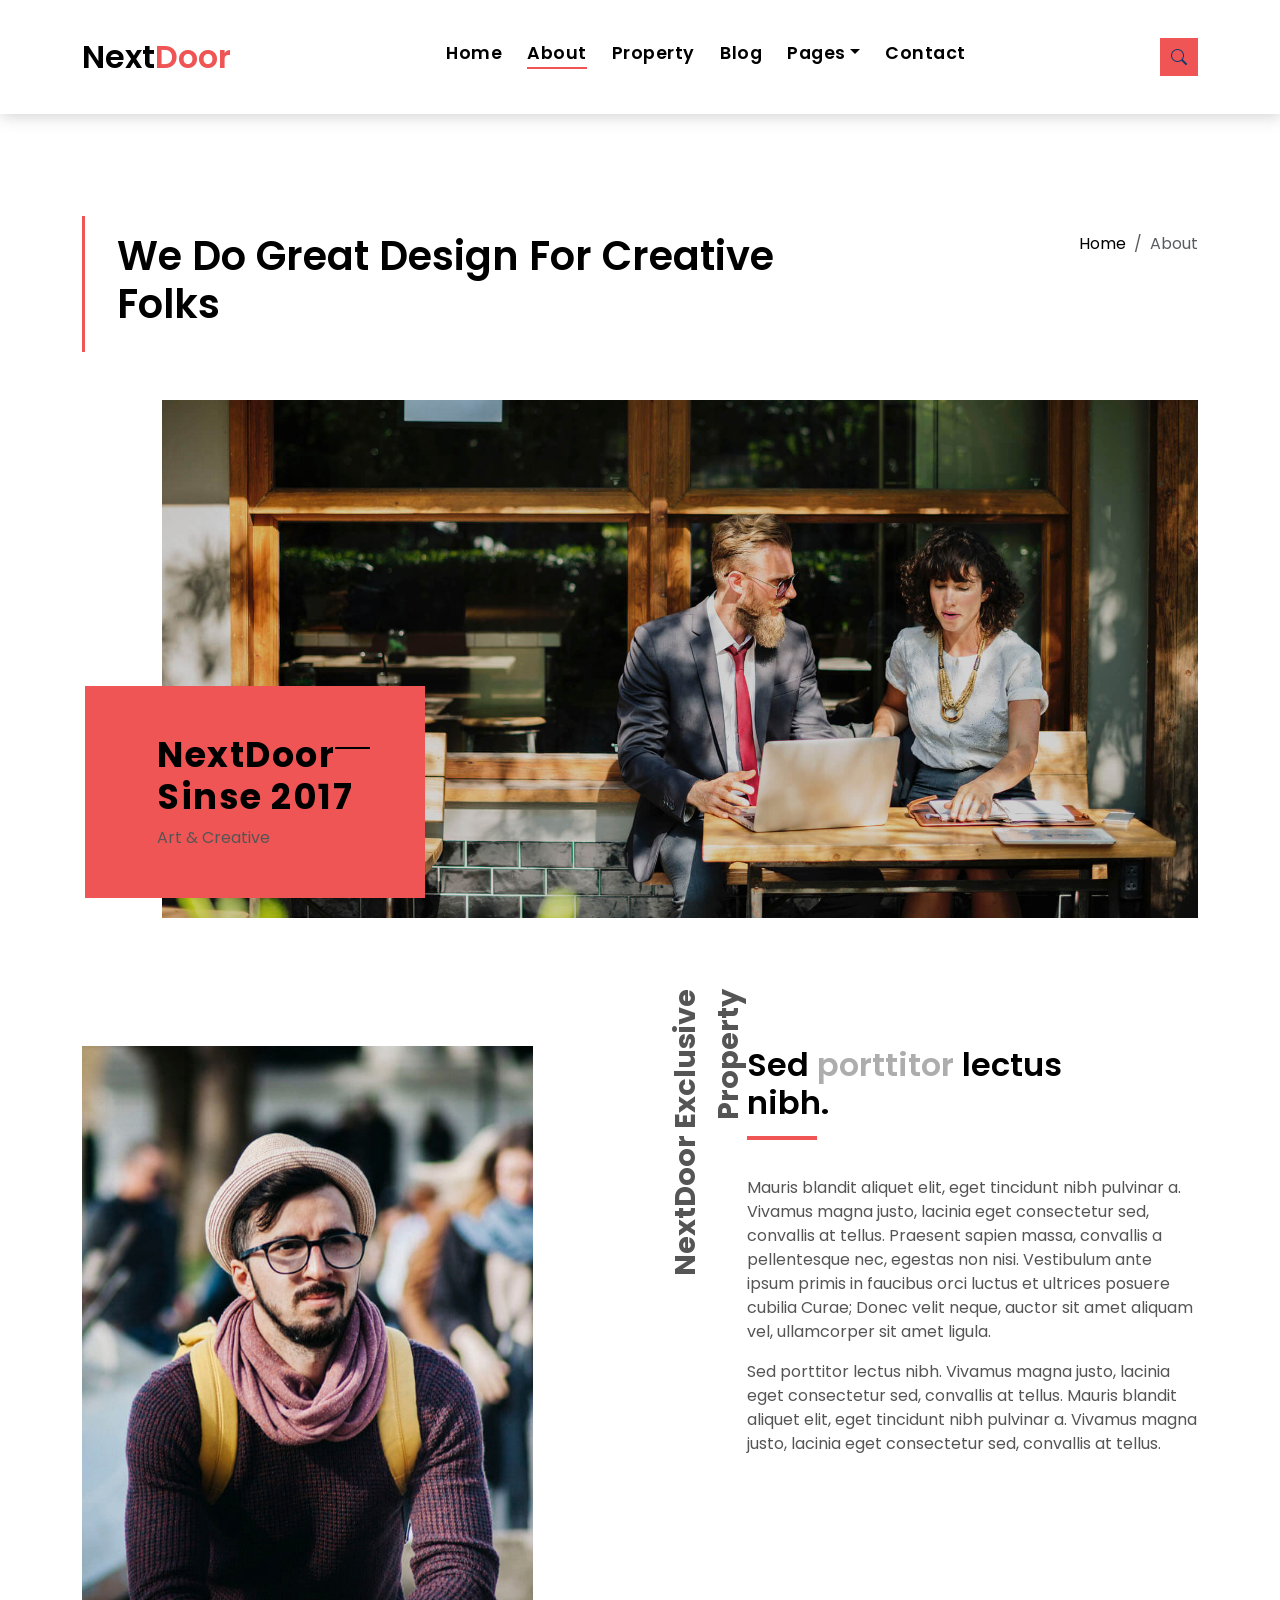
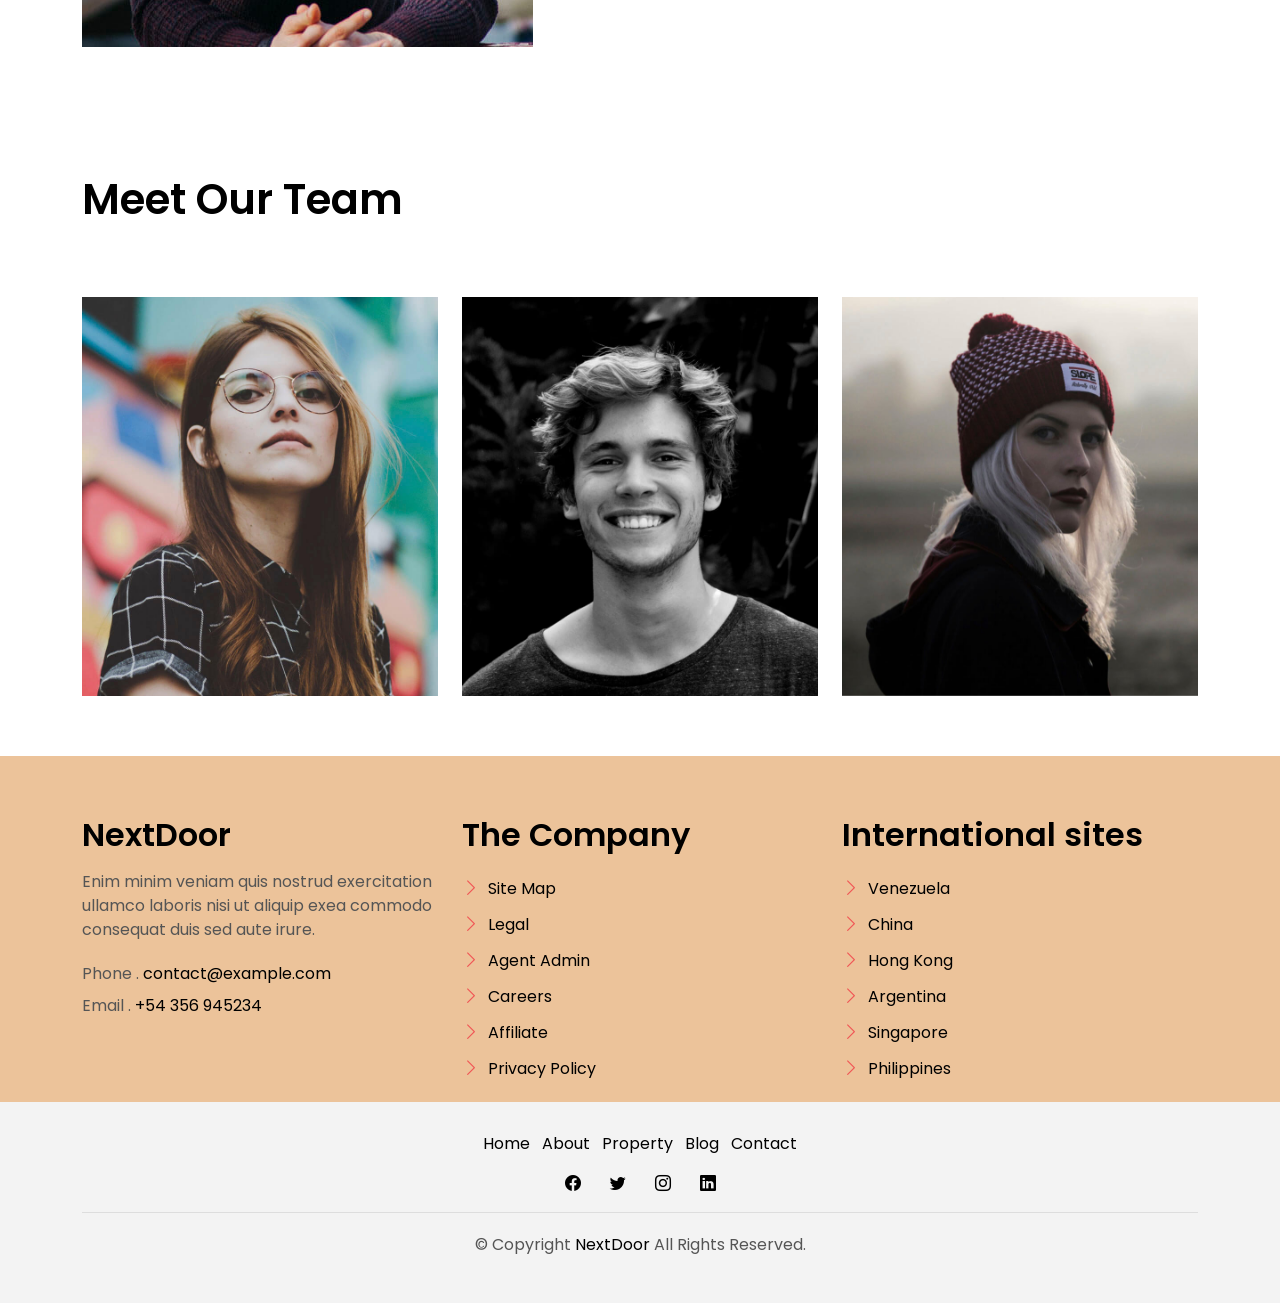
==== commit a15ce583: "Changed the hover effect" ====
--- a/about.html
+++ b/about.html
@@ -888,18 +888,7 @@
                                 Reserved.
                             </p>
                         </div>
-                        <div class="credits">
-                            <!--
-            All the links in the footer should remain intact.
-            You can delete the links only if you purchased the pro version.
-            Licensing information: https://bootstrapmade.com/license/
-            Purchase the pro version with working PHP/AJAX contact form: https://bootstrapmade.com/buy/?theme=NextDoor
-          -->
-                            Designed by
-                            <a href="https://bootstrapmade.com/"
-                                >BootstrapMade</a
-                            >
-                        </div>
+
                     </div>
                 </div>
             </div>
--- a/assets/css/style.css
+++ b/assets/css/style.css
@@ -0,0 +1,2174 @@
+/*--------------------------------------------------------------
+# General
+--------------------------------------------------------------*/
+body {
+    font-family: "Poppins", sans-serif;
+    color: #555555;
+}
+
+h1,
+h2,
+h3,
+h4,
+h5,
+h6 {
+    color: #000000;
+}
+
+.card-overlay a {
+    color: white;
+}
+
+.card-title-a {
+    color: white;
+}
+
+h1 .intro-title {
+    color: white;
+}
+
+a {
+    color: #000000;
+    text-decoration: none;
+    transition: all 0.5s ease;
+}
+
+a:hover {
+    color: rgb(240, 85, 85);
+    text-decoration: none;
+}
+
+.link-two {
+    color: #000000;
+    transition: all 0.5s ease;
+}
+
+.link-two:hover {
+    text-decoration: underline;
+    color: #000000;
+}
+
+.link-one {
+    color: #000000;
+    transition: all 0.5s ease;
+}
+
+.link-one:hover {
+    color: #000000;
+    text-decoration: none;
+}
+
+.link-icon {
+    color: #000000;
+    font-weight: 500;
+}
+
+.link-icon span {
+    font-size: 14px;
+    padding-left: 4px;
+    vertical-align: middle;
+}
+
+.link-a {
+    text-decoration: none;
+    color: #0e3c6d;
+    text-decoration: none;
+}
+
+@media (min-width: 768px) {
+    .link-a {
+        font-size: 0.9rem;
+    }
+}
+
+@media (min-width: 992px) {
+    .link-a {
+        font-size: 1rem;
+    }
+}
+
+.link-a:hover {
+    color: #0e3c6d;
+    text-decoration: none;
+}
+
+.link-a span {
+    font-size: 18px;
+    vertical-align: middle;
+    margin-left: 5px;
+}
+
+@media (min-width: 768px) {
+    .link-a span {
+        font-size: 1.5rem;
+    }
+}
+
+@media (min-width: 992px) {
+    .link-a span {
+        font-size: 18px;
+    }
+}
+
+.text-brand {
+    color: #000000;
+    font-size: 2rem;
+    font-weight: 600;
+}
+
+@media (max-width: 767px) {
+    .text-brand {
+        font-size: 1.8rem;
+    }
+}
+
+.color-a {
+    text-decoration: none;
+    color: #000000;
+}
+
+.color-b {
+    color: rgb(240, 85, 85);
+}
+
+.color-d {
+    color: #adadad;
+}
+
+.color-text-a {
+    text-decoration: none;
+    color: #555555;
+}
+
+.no-margin {
+    margin: 0;
+}
+
+/*------/ Nav Pills  /------*/
+.nav-pills-a {
+    text-decoration: none;
+}
+
+.nav-pills-a.nav-pills .nav-link {
+    color: #000000;
+    position: relative;
+    font-weight: 600;
+}
+
+.nav-pills-a.nav-pills .nav-link.active {
+    background-color: transparent;
+}
+
+.nav-pills-a.nav-pills .nav-link.active:after {
+    content: "";
+    position: absolute;
+    left: 0;
+    bottom: -1px;
+    width: 100%;
+    height: 2px;
+    background-color: rgb(240, 85, 85);
+    z-index: 2;
+}
+
+/*------/ Bg Image /------*/
+.bg-image {
+    background-repeat: no-repeat;
+    background-attachment: fixed;
+    background-size: cover;
+    background-position: center center;
+}
+
+/*------/ List a /------*/
+.list-a {
+    text-decoration: none;
+    display: inline-block;
+    line-height: 2;
+    padding: 0;
+    list-style: none;
+}
+
+.list-a li {
+    position: relative;
+    width: 50%;
+    float: left;
+    padding-left: 25px;
+    padding-right: 5px;
+}
+
+@media (min-width: 992px) {
+    .list-a li {
+        width: 33.333%;
+    }
+}
+
+.list-a li:before {
+    content: "";
+    width: 10px;
+    height: 2px;
+    position: absolute;
+    background-color: #313131;
+    top: 15px;
+    left: 0;
+}
+
+/*------/ Pagination-a /------*/
+.pagination-a {
+    text-decoration: none;
+}
+
+.pagination-a .pagination .page-link {
+    margin: 0 0.2rem;
+    border-color: transparent;
+    padding: 0.5rem 0.8rem;
+    color: #000000;
+}
+
+.pagination-a .pagination .page-link:hover,
+.pagination-a .pagination .page-link:active,
+.pagination-a .pagination .page-link:focus {
+    background-color: rgb(240, 85, 85);
+}
+
+.pagination-a .pagination .page-link span {
+    font-size: 1.2rem;
+}
+
+.pagination-a .pagination .next .page-link {
+    padding: 0.4rem 0.9rem;
+}
+
+.pagination-a .pagination .page-item:last-child .page-link {
+    border-top-right-radius: 0;
+    border-bottom-right-radius: 0;
+}
+
+.pagination-a .pagination .page-item:first-child .page-link {
+    border-top-left-radius: 0;
+    border-bottom-left-radius: 0;
+}
+
+.pagination-a .pagination .page-item.disabled .page-link {
+    padding: 0.4rem 0.9rem;
+    color: #555555;
+}
+
+.pagination-a .pagination .page-item.active .page-link {
+    background-color: rgb(240, 85, 85);
+}
+
+.a {
+    text-decoration: none;
+    color: rgb(240, 85, 85);
+    font-size: 1.3rem;
+}
+
+/*------/ Icon Box /------*/
+.icon-box .icon-box-icon {
+    display: table-cell;
+    vertical-align: top;
+    font-size: 36px;
+    color: #000000;
+    width: 50px;
+    padding-top: 8px;
+}
+
+.icon-box .icon-box-content {
+    padding-top: 18px;
+}
+
+/*------/ Space Padding /------*/
+.section-t8 {
+    padding-top: 8rem;
+}
+
+@media (max-width: 767px) {
+    .section-t8 {
+        padding-top: 4rem;
+    }
+}
+
+.section-t4 {
+    padding-top: 4rem;
+}
+
+@media (max-width: 767px) {
+    .section-t4 {
+        padding-top: 2rem;
+    }
+}
+
+.section-t3 {
+    padding-top: 3rem;
+}
+
+@media (max-width: 767px) {
+    .section-md-t3 {
+        padding-top: 3rem;
+    }
+}
+
+.section-b2 {
+    padding-bottom: 2rem;
+}
+
+.section-tb85 {
+    padding: 8rem 0 5rem 0;
+}
+
+@media (max-width: 767px) {
+    .section-tb85 {
+        padding: 4rem 0 2.5rem 0;
+    }
+}
+
+/*------/ Title /------*/
+.title-wrap {
+    padding-bottom: 4rem;
+}
+
+.title-a {
+    text-decoration: none;
+    font-size: 2.6rem;
+    font-weight: 600;
+}
+
+.title-link {
+    font-size: 1.2rem;
+    font-weight: 300;
+    padding-top: 1.2rem;
+}
+
+.title-link a {
+    text-decoration: none;
+    color: #313131;
+}
+
+.title-link span {
+    font-size: 20px;
+    padding-left: 4px;
+    vertical-align: middle;
+}
+
+.title-box-d {
+    padding-bottom: 1.8rem;
+    margin-bottom: 1rem;
+    position: relative;
+}
+
+.title-box-d .title-d {
+    font-weight: 600;
+    font-size: 2rem;
+}
+
+.title-box-d .title-d:after {
+    content: "";
+    position: absolute;
+    width: 70px;
+    height: 4px;
+    background-color: rgb(240, 85, 85);
+    bottom: 20px;
+    left: 0;
+}
+
+/*------/ Display Table & Table Cell /------*/
+.display-table {
+    width: 100%;
+    height: 100%;
+    display: table;
+}
+
+.table-cell {
+    display: table-cell;
+    vertical-align: middle;
+}
+
+/*------/ Ul Resect /------*/
+.ul-resect ul,
+.box-comments ul,
+.list-a ul {
+    list-style: none;
+    padding-left: 0;
+    margin-bottom: 0;
+}
+
+/*------/ Overlay /------*/
+.overlay-a {
+    text-decoration: none;
+    background: linear-gradient(
+        to bottom,
+        rgba(0, 0, 0, 0) 0%,
+        rgba(0, 0, 0, 0.2) 27%,
+        rgba(0, 0, 0, 0.65) 90%
+    );
+}
+
+.overlay {
+    position: absolute;
+    top: 0;
+    left: 0px;
+    padding: 0;
+    height: 100%;
+    width: 100%;
+}
+
+.carousel-pagination {
+    margin-top: 10px;
+    text-align: center;
+}
+
+.carousel-pagination .swiper-pagination-bullet {
+    width: 18px;
+    height: 10px;
+    background-color: #555;
+    margin: 0 4px;
+    border-radius: 0;
+    opacity: 1;
+    transition: 0.3s;
+}
+
+.carousel-pagination .swiper-pagination-bullet-active {
+    background-color: rgb(240, 85, 85);
+    width: 36px;
+}
+
+.nav-arrow-a {
+    text-decoration: none;
+}
+
+.nav-arrow-a .owl-arrow .owl-nav {
+    font-size: 1.8rem;
+    margin-top: -110px;
+}
+
+.nav-arrow-a .owl-arrow .owl-nav .owl-next {
+    margin-left: 15px;
+}
+
+.nav-arrow-b .owl-arrow .owl-nav {
+    position: absolute;
+    top: 0;
+    right: 0;
+    font-size: 1.2rem;
+}
+
+.nav-arrow-b .owl-arrow .owl-nav .owl-prev,
+.nav-arrow-b .owl-arrow .owl-nav .owl-next {
+    padding: 0.7rem 1.5rem !important;
+    display: inline-block;
+    transition: all 0.6s ease-in-out;
+    color: #0e3c6d;
+    background-color: rgb(240, 85, 85);
+    opacity: 0.9;
+}
+
+.nav-arrow-b .owl-arrow .owl-nav .owl-prev.disabled,
+.nav-arrow-b .owl-arrow .owl-nav .owl-next.disabled {
+    transition: all 0.6s ease-in-out;
+    color: #0e3c6d;
+}
+
+.nav-arrow-b .owl-arrow .owl-nav .owl-prev:hover,
+.nav-arrow-b .owl-arrow .owl-nav .owl-next:hover {
+    background-color: #0e3c6d;
+}
+
+.nav-arrow-b .owl-arrow .owl-nav .owl-next {
+    margin-left: 0px;
+}
+
+/*------/ Socials /------*/
+.socials-a {
+    text-decoration: none;
+}
+
+.socials-a .list-inline-item:not(:last-child) {
+    margin-right: 25px;
+}
+
+/*--------------------------------------------------------------
+# Back to top button
+--------------------------------------------------------------*/
+.back-to-top {
+    position: fixed;
+    visibility: hidden;
+    opacity: 0;
+    right: 15px;
+    bottom: 15px;
+    z-index: 996;
+    background: rgb(240, 85, 85);
+    width: 40px;
+    height: 40px;
+    border-radius: 50px;
+    transition: all 0.4s;
+}
+
+.back-to-top i {
+    font-size: 28px;
+    color: #fff;
+    line-height: 0;
+}
+
+.back-to-top:hover {
+    background: #4bd680;
+    color: #fff;
+}
+
+.back-to-top.active {
+    visibility: visible;
+    opacity: 1;
+}
+
+/* Prelaoder */
+#preloader {
+    position: fixed;
+    top: 0;
+    left: 0;
+    right: 0;
+    bottom: 0;
+    z-index: 9999;
+    overflow: hidden;
+    background: #fff;
+}
+
+#preloader:before {
+    content: "";
+    position: fixed;
+    top: calc(50% - 30px);
+    left: calc(50% - 30px);
+    border: 6px solid #f2f2f2;
+    border-top: 6px solid rgb(240, 85, 85);
+    border-radius: 50%;
+    width: 60px;
+    height: 60px;
+    animation: animate-preloader 1s linear infinite;
+}
+
+@keyframes animate-preloader {
+    0% {
+        transform: rotate(0deg);
+    }
+
+    100% {
+        transform: rotate(360deg);
+    }
+}
+
+/*======================================
+//--//-->   BUTTON
+======================================*/
+.btn {
+    transition: 0.5s ease;
+}
+
+.btn.btn-a,
+.btn.btn-b {
+    border-radius: 20px;
+    padding: 1rem 3rem;
+    letter-spacing: 0.05rem;
+}
+
+.btn.btn-a {
+    text-decoration: none;
+    background-color: #000000;
+    color: #0e3c6d;
+}
+
+.btn.btn-a:hover {
+    background-color: rgb(240, 85, 85);
+    color: #000000;
+}
+
+.btn.btn-b {
+    background-color: rgb(240, 85, 85);
+    color: #000000;
+}
+
+.btn.btn-b:hover {
+    background-color: #000000;
+    color: #0e3c6d;
+}
+
+.btn.btn-b-n {
+    background-color: rgb(240, 85, 85);
+    color: #0e3c6d;
+    border-radius: 0;
+}
+
+.btn.btn-b-n:hover {
+    background-color: #26a356;
+    color: #0e3c6d;
+}
+
+.navbar-toggle-box {
+    display: inline-flex;
+    align-items: center;
+    justify-content: center;
+    line-height: 0;
+    padding: 10px;
+}
+
+.navbar-toggle-box button {
+    border-radius: 100%;
+}
+
+.navbar-toggle-box i {
+    line-height: 0;
+}
+
+/*--------------------------------------------------------------
+# Navbar
+--------------------------------------------------------------*/
+.navbar-default {
+    transition: all 0.5s ease-in-out;
+    background-color: white;
+    padding-top: 28px;
+    padding-bottom: 28px;
+    -webkit-backface-visibility: hidden;
+    backface-visibility: hidden;
+    box-shadow: 1px 2px 15px rgba(100, 100, 100, 0.3);
+}
+
+.navbar-default .nav-search {
+    color: #000000;
+    font-size: 1.5rem;
+}
+
+.navbar-default.navbar-reduce {
+    box-shadow: 1px 2px 15px rgba(100, 100, 100, 0.3);
+}
+
+.navbar-default.navbar-trans,
+.navbar-default.navbar-reduce {
+    -webkit-backface-visibility: hidden;
+    backface-visibility: hidden;
+}
+
+.navbar-default.navbar-trans .nav-item,
+.navbar-default.navbar-reduce .nav-item {
+    position: relative;
+    padding-right: 10px;
+    padding-bottom: 8px;
+    margin-left: 0;
+}
+
+@media (min-width: 768px) {
+    .navbar-default.navbar-trans .nav-item,
+    .navbar-default.navbar-reduce .nav-item {
+        margin-left: 15px;
+    }
+}
+
+.navbar-default.navbar-trans .nav-link,
+.navbar-default.navbar-reduce .nav-link {
+    font-size: 1.1rem;
+    color: #000000;
+    font-weight: 600;
+    letter-spacing: 0.03em;
+    transition: all 0.1s ease-in-out;
+    position: relative;
+    padding-left: 0;
+    padding-right: 0;
+}
+
+.navbar-default.navbar-trans .nav-link:before,
+.navbar-default.navbar-reduce .nav-link:before {
+    content: "";
+    position: absolute;
+    bottom: 5px;
+    left: 0;
+    width: 100%;
+    height: 2px;
+    z-index: 0;
+    background-color: rgb(240, 85, 85);
+    transform: scaleX(0);
+    transform-origin: right;
+    transition: transform 0.2s ease-out, opacity 0.2s ease-out 0.3s;
+}
+
+.navbar-default.navbar-trans .nav-link:hover,
+.navbar-default.navbar-reduce .nav-link:hover {
+    color: #000000;
+}
+
+.navbar-default.navbar-trans .nav-link:hover:before,
+.navbar-default.navbar-reduce .nav-link:hover:before {
+    transform: scaleX(1);
+    transform-origin: left;
+}
+
+.navbar-default.navbar-trans .show > .nav-link:before,
+.navbar-default.navbar-trans .active > .nav-link:before,
+.navbar-default.navbar-trans .nav-link.show:before,
+.navbar-default.navbar-trans .nav-link.active:before,
+.navbar-default.navbar-reduce .show > .nav-link:before,
+.navbar-default.navbar-reduce .active > .nav-link:before,
+.navbar-default.navbar-reduce .nav-link.show:before,
+.navbar-default.navbar-reduce .nav-link.active:before {
+    transform: scaleX(1);
+}
+
+.navbar-default.navbar-trans .nav-link:before {
+    background-color: rgb(240, 85, 85);
+}
+
+.navbar-default.navbar-trans .nav-link:hover {
+    color: #000000;
+}
+
+.navbar-default.navbar-trans .show > .nav-link,
+.navbar-default.navbar-trans .active > .nav-link,
+.navbar-default.navbar-trans .nav-link.show,
+.navbar-default.navbar-trans .nav-link.active {
+    color: #000000;
+}
+
+.navbar-default.navbar-reduce {
+    transition: all 0.5s ease-in-out;
+    padding-top: 19px;
+    padding-bottom: 19px;
+}
+
+.navbar-default.navbar-reduce .nav-link {
+    color: #000000;
+}
+
+.navbar-default.navbar-reduce .nav-link:before {
+    background-color: rgb(240, 85, 85);
+}
+
+.navbar-default.navbar-reduce .nav-link:hover {
+    color: #000000;
+}
+
+.navbar-default.navbar-reduce .show > .nav-link,
+.navbar-default.navbar-reduce .active > .nav-link,
+.navbar-default.navbar-reduce .nav-link.show,
+.navbar-default.navbar-reduce .nav-link.active {
+    color: #000000;
+}
+
+.navbar-default.navbar-reduce .navbar-brand {
+    color: #000000;
+}
+
+.navbar-default .dropdown .dropdown-menu {
+    border-top: 0;
+    border-left: 4px solid rgb(240, 85, 85);
+    border-right: 0;
+    border-bottom: 0;
+    transform: translate3d(0px, 40px, 0px);
+    opacity: 0;
+    filter: alpha(opacity=0);
+    visibility: hidden;
+    transition: all 0.5s cubic-bezier(0.3, 0.65, 0.355, 1) 0s,
+        opacity 0.31s ease 0s, height 0s linear 0.36s;
+    margin: 0;
+    border-radius: 0;
+    padding: 12px 0;
+}
+
+@media (min-width: 768px) {
+    .navbar-default .dropdown .dropdown-menu {
+        border-top: 4px solid rgb(240, 85, 85);
+        border-left: 0;
+        display: block;
+        position: absolute;
+        box-shadow: 0 2px rgba(17, 16, 15, 0.1),
+            0 2px 10px rgba(20, 19, 18, 0.1);
+    }
+}
+
+.navbar-default .dropdown .dropdown-menu .dropdown-item {
+    padding: 12px 18px;
+    transition: all 500ms ease;
+    font-weight: 600;
+    min-width: 220px;
+}
+
+.navbar-default .dropdown .dropdown-menu .dropdown-item:hover {
+    background-color: #0e3c6d;
+    color: rgb(240, 85, 85);
+    transition: all 500ms ease;
+}
+
+.navbar-default .dropdown .dropdown-menu .dropdown-item.active {
+    background-color: #0e3c6d;
+    color: rgb(240, 85, 85);
+}
+
+.navbar-default .dropdown:hover .dropdown-menu {
+    transform: translate3d(0px, 0px, 0px);
+    visibility: visible;
+    opacity: 1;
+    filter: alpha(opacity=1);
+}
+
+/*------/ Hamburger Navbar /------*/
+.navbar-toggler {
+    position: relative;
+}
+
+.navbar-toggler:focus,
+.navbar-toggler:active {
+    outline: 0;
+}
+
+.navbar-toggler span {
+    display: block;
+    background-color: #000000;
+    height: 3px;
+    width: 25px;
+    margin-top: 4px;
+    margin-bottom: 4px;
+    transform: rotate(0deg);
+    left: 0;
+    opacity: 1;
+}
+
+.navbar-toggler span:nth-child(1),
+.navbar-toggler span:nth-child(3) {
+    transition: transform 0.35s ease-in-out;
+}
+
+.navbar-toggler:not(.collapsed) span:nth-child(1) {
+    position: absolute;
+    left: 12px;
+    top: 10px;
+    transform: rotate(135deg);
+    opacity: 0.9;
+}
+
+.navbar-toggler:not(.collapsed) span:nth-child(2) {
+    height: 12px;
+    visibility: hidden;
+    background-color: transparent;
+}
+
+.navbar-toggler:not(.collapsed) span:nth-child(3) {
+    position: absolute;
+    left: 12px;
+    top: 10px;
+    transform: rotate(-135deg);
+    opacity: 0.9;
+}
+
+/*======================================
+//--//-->   BOX COLAPSE
+======================================*/
+.box-collapse {
+    position: fixed;
+    top: 0;
+    bottom: 0;
+    right: 0;
+    width: 100%;
+    z-index: 1040;
+    background-color: white;
+    transform: translateX(100%);
+    transition: all 0.6s ease;
+}
+
+@media (min-width: 768px) {
+    .box-collapse {
+        width: 50%;
+    }
+}
+
+.box-collapse .title-box-d {
+    top: 30px;
+    left: 60px;
+    opacity: 0;
+    transition: all 1s ease;
+    transition-delay: 0.3s;
+}
+
+@media (max-width: 575px) {
+    .box-collapse .title-box-d {
+        left: 35px;
+    }
+}
+
+@media (max-width: 575px) {
+    .box-collapse .title-box-d .title-d {
+        font-size: 1.3rem;
+    }
+}
+
+.box-collapse-wrap {
+    opacity: 0;
+    position: absolute;
+    left: 0;
+    top: 6.5rem;
+    bottom: 5rem;
+    padding-left: 10%;
+    padding-right: 10%;
+    overflow-x: hidden;
+    overflow-y: auto;
+    margin: 0;
+    transform: translateY(3rem);
+    transition: transform 0.5s 0.5s ease, opacity 0.5s 0.5s ease;
+}
+
+.box-collapse-open .click-closed {
+    visibility: visible;
+}
+
+.box-collapse-open .box-collapse {
+    transform: translateX(0);
+    box-shadow: 0 0 65px rgba(0, 0, 0, 0.07);
+    opacity: 1;
+}
+
+.box-collapse-open .box-collapse .title-box-d {
+    transform: translate(0);
+    opacity: 1;
+}
+
+.box-collapse-open .box-collapse-wrap {
+    transform: translate(0);
+    opacity: 1;
+}
+
+.box-collapse-closed .box-collapse {
+    opacity: 0.7;
+    transition-delay: 0s;
+}
+
+.box-collapse-closed .box-collapse .title-box-d {
+    opacity: 0;
+    transition-delay: 0s;
+}
+
+.box-collapse-closed .box-collapse .form-a {
+    opacity: 0;
+    transition-delay: 0s;
+}
+
+.click-closed {
+    position: fixed;
+    top: 0;
+    left: 0;
+    width: 100%;
+    height: 100%;
+    visibility: hidden;
+    z-index: 1035;
+    background-color: #000000;
+    opacity: 0.4;
+}
+
+.close-box-collapse {
+    position: absolute;
+    z-index: 1050;
+    top: 2rem;
+    font-size: 3.5rem;
+    line-height: 1;
+    color: #000000;
+    cursor: pointer;
+    transition: all 0.3s ease;
+}
+
+.right-boxed {
+    right: 4.2857rem;
+}
+
+/*--------------------------------------------------------------
+# Hero Section
+--------------------------------------------------------------*/
+.intro {
+    height: 100vh;
+    position: relative;
+    color: #0e3c6d;
+}
+
+.intro .swiper-pagination {
+    bottom: 50px;
+}
+
+.intro .swiper-pagination .swiper-pagination-bullet {
+    width: 18px;
+    height: 10px;
+    background-color: #0e3c6d;
+    border-radius: 0;
+    opacity: 1;
+    transition: 0.3s;
+}
+
+.intro .swiper-pagination .swiper-pagination-bullet-active {
+    background-color: rgb(240, 85, 85);
+    width: 36px;
+}
+
+.intro .intro-item {
+    padding-top: 2rem;
+}
+
+.intro .carousel-item-a {
+    position: relative;
+    height: 100vh;
+}
+
+.intro .carousel-item-a.bg-image {
+    background-attachment: scroll;
+}
+
+.intro .intro-content {
+    position: absolute;
+}
+
+.intro .intro-body {
+    padding-left: 1rem;
+}
+
+@media (min-width: 768px) {
+    .intro .intro-body {
+        padding-left: 2rem;
+    }
+}
+
+.intro .intro-body .price-a {
+    color: #0e3c6d;
+    padding: 1rem 1.5rem;
+    border: 2px solid rgb(240, 85, 85);
+    border-radius: 50px;
+    text-transform: uppercase;
+    letter-spacing: 0.03em;
+}
+
+.intro .spacial {
+    animation-delay: 0.2s;
+    color: #0e3c6d;
+}
+
+.intro .intro-title-top {
+    margin-bottom: 1rem;
+    font-size: 0.9rem;
+    color: #0e3c6d;
+    letter-spacing: 0.05em;
+}
+
+@media (min-width: 768px) {
+    .intro .intro-title-top {
+        font-size: 0.9rem;
+        margin-bottom: 1rem;
+    }
+}
+
+@media (min-width: 992px) {
+    .intro .intro-title-top {
+        font-size: 1rem;
+        margin-bottom: 2rem;
+    }
+}
+
+.intro .intro-title {
+    color: #0e3c6d;
+    font-weight: 700;
+    font-size: 2.8rem;
+    text-transform: uppercase;
+}
+
+@media (min-width: 576px) {
+    .intro .intro-title {
+        font-size: 3.5rem;
+    }
+}
+
+@media (min-width: 768px) {
+    .intro .intro-title {
+        font-size: 3.5rem;
+    }
+}
+
+@media (min-width: 992px) {
+    .intro .intro-title {
+        font-size: 4rem;
+    }
+}
+
+.intro .intro-subtitle {
+    font-size: 1.5rem;
+    font-weight: 300;
+}
+
+@media (min-width: 768px) {
+    .intro .intro-subtitle {
+        font-size: 2.5rem;
+    }
+}
+
+.intro .intro-subtitle.intro-price {
+    padding-top: 1rem;
+    font-size: 1.2rem;
+}
+
+@media (min-width: 576px) {
+    .intro .intro-subtitle.intro-price {
+        font-size: 1.3rem;
+    }
+}
+
+@media (min-width: 768px) {
+    .intro .intro-subtitle.intro-price {
+        padding-top: 2rem;
+        font-size: 1.5rem;
+    }
+}
+
+@media (min-width: 992px) {
+    .intro .intro-subtitle.intro-price {
+        padding-top: 3rem;
+    }
+}
+
+/*------/ Intro Single /------*/
+.intro-single {
+    padding: 12rem 0 3rem;
+}
+
+@media (max-width: 767px) {
+    .intro-single {
+        padding-top: 9rem;
+    }
+}
+
+.intro-single .title-single-box {
+    padding: 1rem 0 1rem 2rem;
+}
+
+.intro-single .title-single-box {
+    border-left: 3px solid rgb(240, 85, 85);
+}
+
+.intro-single .title-single-box .title-single {
+    font-weight: 600;
+    font-size: 2.2rem;
+}
+
+@media (min-width: 768px) {
+    .intro-single .title-single-box .title-single {
+        font-size: 2.1rem;
+    }
+}
+
+@media (min-width: 992px) {
+    .intro-single .title-single-box .title-single {
+        font-size: 2.5rem;
+    }
+}
+
+.intro-single .breadcrumb-box {
+    padding: 1rem 0 0 0.5rem;
+}
+
+.intro-single .breadcrumb {
+    background-color: transparent;
+    padding-right: 0;
+    padding-left: 0;
+}
+
+/*--------------------------------------------------------------
+# Card General
+--------------------------------------------------------------*/
+@media (max-width: 767px) {
+    .card-box-a,
+    .card-box-b,
+    .card-box-c,
+    .card-box-d {
+        margin-bottom: 2.5rem;
+    }
+}
+
+.card-box-a span,
+.card-box-b span,
+.card-box-c span,
+.card-box-d span {
+    line-height: 0;
+}
+
+@media (min-width: 768px) {
+    .grid .card-box-a,
+    .grid .card-box-b,
+    .grid .card-box-c,
+    .grid .card-box-d {
+        margin-bottom: 2.5rem;
+    }
+}
+
+.card-box-a,
+.card-box-b,
+.card-box-d {
+    position: relative;
+    overflow: hidden;
+    -webkit-backface-visibility: hidden;
+    backface-visibility: hidden;
+}
+
+.card-box-a .img-a,
+.card-box-a .img-b,
+.card-box-b .img-a,
+.card-box-b .img-b {
+    transition: 0.8s all ease-in-out;
+}
+
+@media (min-width: 768px) {
+    .card-box-a:hover .img-a,
+    .card-box-a:hover .img-b,
+    .card-box-b:hover .img-a,
+    .card-box-b:hover .img-b {
+        transform: scale(1.2);
+    }
+}
+
+@media (min-width: 768px) {
+    .card-box-a .price-a,
+    .card-box-b .price-a {
+        font-size: 0.9rem;
+    }
+}
+
+@media (min-width: 992px) {
+    .card-box-a .price-a,
+    .card-box-b .price-a {
+        font-size: 1rem;
+    }
+}
+
+.card-overlay {
+    position: absolute;
+    width: 100%;
+    height: 100%;
+    top: 0;
+    left: 0;
+}
+
+.card-shadow {
+    -webkit-backface-visibility: hidden;
+    backface-visibility: hidden;
+}
+
+.card-shadow:before {
+    content: " ";
+    position: absolute;
+    top: 0;
+    left: 0;
+    width: 100%;
+    height: 100%;
+    z-index: 1;
+    background: linear-gradient(
+        to bottom,
+        rgba(0, 0, 0, 0) 0%,
+        rgba(0, 0, 0, 0.2) 27%,
+        rgba(0, 0, 0, 0.65) 90%
+    );
+}
+
+/*======================================
+//--//-->   PROPERTY - CARD-A
+======================================*/
+@media (min-width: 768px) {
+    .card-box-a:hover .card-overlay-a-content {
+        bottom: 60px;
+    }
+}
+
+@media (min-width: 768px) and (min-width: 768px) {
+    .card-box-a:hover .card-overlay-a-content {
+        bottom: 60px;
+    }
+}
+
+@media (min-width: 768px) and (min-width: 992px) {
+    .card-box-a:hover .card-overlay-a-content {
+        bottom: 64px;
+    }
+}
+
+@media (min-width: 768px) {
+    .card-box-a:hover .card-body-a {
+        padding-bottom: 1rem;
+    }
+}
+
+@media (max-width: 767px) {
+    .card-box-a .card-overlay-a-content {
+        bottom: 65px;
+    }
+
+    .card-box-a .card-body-a {
+        padding-bottom: 1rem;
+    }
+}
+
+.card-overlay-a-content {
+    transition: all 0.5s ease-in;
+    position: absolute;
+    width: 100%;
+    bottom: 0px;
+    z-index: 2;
+}
+
+@media (min-width: 768px) {
+    .card-overlay-a-content {
+        bottom: -20px;
+    }
+}
+
+@media (min-width: 992px) {
+    .card-overlay-a-content {
+        bottom: 0px;
+    }
+}
+
+.card-header-a {
+    padding: 0 1rem;
+}
+
+.card-header-a .card-title-a {
+    color: white;
+    margin-bottom: 0;
+    padding-bottom: 0.7rem;
+}
+
+@media (min-width: 768px) {
+    .card-header-a .card-title-a {
+        font-size: 1.3rem;
+    }
+}
+
+@media (min-width: 992px) {
+    .card-header-a .card-title-a {
+        font-size: 2rem;
+    }
+}
+
+.card-header-a .card-title-a a {
+    color: white;
+    text-decoration: none;
+}
+
+.card-body-a {
+    z-index: 2;
+    transition: all 0.5s ease-in;
+    padding: 0rem 1rem 2rem 1rem;
+}
+
+.card-body-a .price-box {
+    padding-bottom: 0.5rem;
+}
+
+.price-a {
+    color: white;
+    padding: 0.6rem 0.8rem;
+    border: 2px solid rgb(240, 85, 85);
+    border-radius: 50px;
+    text-transform: uppercase;
+    letter-spacing: 0.03em;
+}
+
+.card-footer-a {
+    width: 100%;
+    position: absolute;
+    z-index: 2;
+    background-color: rgb(240, 85, 85);
+}
+
+.card-info {
+    list-style: none;
+    margin-bottom: 0;
+    padding: 0.5rem 0;
+}
+
+.card-info .card-info-title {
+    font-size: 1rem;
+    color: #313131;
+}
+
+@media (min-width: 768px) {
+    .card-info .card-info-title {
+        font-size: 0.9rem;
+    }
+}
+
+@media (min-width: 992px) {
+    .card-info .card-info-title {
+        font-size: 1rem;
+    }
+}
+
+.card-info li span {
+    color: #0e3c6d;
+    font-size: 0.9rem;
+}
+
+@media (min-width: 768px) {
+    .card-info li span {
+        font-size: 0.8rem;
+    }
+}
+
+@media (min-width: 992px) {
+    .card-info li span {
+        font-size: 1rem;
+    }
+}
+
+/*------/ Property Grid /-----*/
+.property-grid .grid-option {
+    text-align: right;
+    margin-bottom: 2rem;
+}
+
+.property-grid .grid-option .custom-select {
+    border-radius: 0;
+    width: 200px;
+    border-color: #313131;
+}
+
+.property-grid .grid-option .custom-select:hover,
+.property-grid .grid-option .custom-select:active,
+.property-grid .grid-option .custom-select:focus {
+    border-color: #313131;
+}
+
+.property-grid .grid-option .custom-select option {
+    border-color: #313131;
+}
+
+/*------/ Property Single /-----*/
+.gallery-property {
+    margin-bottom: 3rem;
+}
+
+.property-price {
+    margin: 0 auto;
+}
+
+.property-price .card-header-c {
+    padding: 0;
+}
+
+.summary-list {
+    padding-right: 1rem;
+    color: #000000;
+}
+
+.summary-list .list {
+    padding: 0;
+    line-height: 2;
+}
+
+.summary-list .list span {
+    color: #555555;
+}
+
+@media (max-width: 767px) {
+    .property-agent {
+        margin-top: 2.5rem;
+    }
+}
+
+.property-agent .title-agent {
+    font-weight: 600;
+}
+
+.property-agent ul {
+    line-height: 2;
+    color: #000000;
+}
+
+.property-agent .socials-a {
+    text-align: center;
+}
+
+@media (max-width: 991px) {
+    .property-contact {
+        margin-top: 2.5rem;
+    }
+}
+
+/*======================================
+//--//-->   NEWS - CARD-B
+======================================*/
+.card-header-b {
+    padding: 1rem;
+    color: #0e3c6d;
+    position: absolute;
+    bottom: 20px;
+    z-index: 2;
+}
+
+@media (min-width: 768px) {
+    .card-header-b {
+        bottom: 0px;
+    }
+}
+
+@media (min-width: 992px) {
+    .card-header-b {
+        bottom: 20px;
+    }
+}
+
+.card-header-b .category-b {
+    font-size: 0.9rem;
+    background-color: rgb(240, 85, 85);
+    padding: 0.3rem 0.7rem;
+    color: white;
+    letter-spacing: 0.03em;
+    border-radius: 50px;
+    text-decoration: none;
+}
+
+.card-header-b .title-2 {
+    margin-bottom: 0;
+    padding: 0.6rem 0;
+    font-size: 1.5rem;
+}
+
+@media (min-width: 768px) {
+    .card-header-b .title-2 {
+        font-size: 1rem;
+    }
+}
+
+@media (min-width: 992px) {
+    .card-header-b .title-2 {
+        font-size: 1.6rem;
+    }
+}
+
+.card-header-b .title-2 a {
+    color: white;
+    text-decoration: none;
+}
+
+.card-header-b .date-b {
+    color: #d8d8d8;
+    font-size: 1rem;
+}
+
+@media (min-width: 768px) {
+    .card-header-b .date-b {
+        font-size: 0.9rem;
+    }
+}
+
+@media (min-width: 992px) {
+    .card-header-b .date-b {
+        font-size: 1rem;
+    }
+}
+
+/*------/ News Single /------*/
+.post-information {
+    padding: 3rem 0;
+}
+
+.post-content {
+    font-size: 1.1rem;
+    font-weight: 300;
+    line-height: 1.6;
+}
+
+.post-content .post-intro {
+    font-size: 1.7rem;
+    font-weight: 300;
+    margin-bottom: 4rem;
+    line-height: 1.6;
+    color: #000000;
+    font-weight: 400;
+}
+
+.post-content p {
+    margin-bottom: 1.7rem;
+}
+
+.post-content .blockquote {
+    padding: 1rem 3rem 1.7rem 3rem;
+    border-left: 3px solid rgb(240, 85, 85);
+    color: #000000;
+}
+
+.post-content .blockquote footer {
+    text-align: left;
+    padding: 0;
+}
+
+.post-footer {
+    padding: 3rem 0 4rem;
+}
+
+.post-share .socials {
+    display: inline-block;
+}
+
+.post-share .socials li {
+    margin-left: 0.6rem;
+}
+
+/*------/ Comments /------*/
+.box-comments .list-comments li {
+    padding-bottom: 3.5rem;
+}
+
+.box-comments .list-comments .comment-avatar {
+    display: table-cell;
+    vertical-align: top;
+}
+
+.box-comments .list-comments .comment-avatar img {
+    width: 80px;
+    height: 80px;
+}
+
+.box-comments .list-comments .comment-author {
+    font-size: 1.3rem;
+}
+
+@media (min-width: 768px) {
+    .box-comments .list-comments .comment-author {
+        font-size: 1.5rem;
+    }
+}
+
+.box-comments .list-comments .comment-details {
+    display: table-cell;
+    vertical-align: top;
+    padding-left: 25px;
+}
+
+.box-comments .list-comments .comment-description {
+    padding: 0.8rem 0 0.5rem 0;
+}
+
+.box-comments .list-comments a {
+    color: #000000;
+}
+
+.box-comments .list-comments span {
+    display: block;
+    color: #2b2a2a;
+    font-style: italic;
+}
+
+.box-comments .comment-children {
+    margin-left: 40px;
+}
+
+/*======================================
+//--//-->   SERVICES - CARD-C
+======================================*/
+.card-box-c {
+    position: relative;
+}
+
+@media (max-width: 767px) {
+    .card-box-c {
+        margin-bottom: 2rem;
+    }
+}
+
+.card-header-c {
+    padding: 0 1rem 1rem 1rem;
+}
+
+.card-body-c {
+    padding: 0.5rem 0.5rem 0 0.5rem;
+}
+
+@media (max-width: 767px) {
+    .card-body-c {
+        padding: 0;
+    }
+}
+
+.card-footer-c {
+    padding-left: 0.5rem;
+}
+
+.card-box-ico {
+    padding: 1rem 3rem 1rem 2.5rem;
+    border: 5px solid rgb(240, 85, 85);
+}
+
+.card-box-ico span {
+    font-size: 4rem;
+    color: #000000;
+}
+
+.title-c {
+    font-size: 2.5rem;
+    font-weight: 600;
+    margin-left: -40px;
+}
+
+@media (min-width: 768px) {
+    .title-c {
+        font-size: 1.8rem;
+    }
+}
+
+@media (min-width: 992px) {
+    .title-c {
+        font-size: 2.5rem;
+    }
+}
+
+/*======================================
+//--//-->   AGENTS - CARD-D
+======================================*/
+.card-box-d .card-overlay-hover {
+    transition: all 0.2s ease-in-out;
+    padding: 15px 40px 15px 35px;
+}
+
+@media (min-width: 768px) {
+    .card-box-d .card-overlay-hover {
+        padding: 5px 15px 5px 10px;
+    }
+}
+
+@media (min-width: 992px) {
+    .card-box-d .card-overlay-hover {
+        padding: 5px 40px 5px 35px;
+    }
+}
+
+@media (min-width: 1200px) {
+    .card-box-d .card-overlay-hover {
+        padding: 15px 40px 5px 35px;
+    }
+}
+
+.card-box-d .title-d {
+    transition: 0.3s ease-in-out;
+    font-size: 2rem;
+    font-weight: 600;
+    margin: 1rem 0;
+    transform: translateY(-20px);
+    opacity: 0;
+}
+
+@media (min-width: 768px) {
+    .card-box-d .title-d {
+        font-size: 1.1rem;
+        margin: 0.5rem 0;
+    }
+}
+
+@media (min-width: 992px) {
+    .card-box-d .title-d {
+        font-size: 1.5rem;
+        margin: 1rem 0;
+    }
+}
+
+@media (min-width: 1200px) {
+    .card-box-d .title-d {
+        font-size: 2rem;
+        margin: 1rem 0;
+    }
+}
+
+.card-box-d .content-d {
+    opacity: 0;
+    transition: 0.5s ease-in-out;
+    transform: translateY(-40px);
+}
+
+@media (min-width: 768px) {
+    .card-box-d .content-d {
+        font-size: 0.8rem;
+        margin: 0.5rem 0;
+    }
+}
+
+@media (min-width: 768px) {
+    .card-box-d .card-body-d p {
+        margin-bottom: 8px;
+        font-size: 0.8rem;
+    }
+}
+
+@media (min-width: 992px) {
+    .card-box-d .card-body-d p {
+        margin-bottom: 12px;
+        font-size: 1rem;
+    }
+}
+
+.card-box-d .info-agents {
+    opacity: 0;
+    transition: 0.5s ease-in-out;
+}
+
+.card-box-d .card-footer-d {
+    transition: 0.5s ease-in-out;
+    transform: translateY(40px);
+    opacity: 0;
+    position: absolute;
+    width: 100%;
+    bottom: 10px;
+    left: 0;
+}
+
+.card-box-d .list-inline-item:not(:last-child) {
+    margin-right: 25px;
+}
+
+.card-box-d:hover .card-overlay-hover {
+    background-color: rgb(240, 85, 85);
+    opacity: 0.9;
+}
+
+.card-box-d:hover .title-d,
+.card-box-d:hover .content-d,
+.card-box-d:hover .info-agents,
+.card-box-d:hover .card-footer-d {
+    opacity: 1;
+    transform: translateY(0);
+}
+
+/*------/ Agent Single /------*/
+.agent-info-box .socials-footer {
+    margin-top: 2rem;
+}
+
+.agent-info-box .socials-footer li {
+    margin-right: 1.5rem;
+}
+
+/*--------------------------------------------------------------
+# About Section
+--------------------------------------------------------------*/
+.section-about .title-vertical {
+    position: absolute;
+    letter-spacing: 0;
+    transform: rotate(-90deg);
+    top: 50px;
+    text-align: left;
+    font-size: 1.8rem;
+    width: 300px;
+    font-weight: 700;
+    text-align: right;
+}
+
+.about-img-box {
+    padding-left: 1rem;
+    position: relative;
+}
+
+@media (min-width: 576px) {
+    .about-img-box {
+        padding-left: 4rem;
+    }
+}
+
+@media (min-width: 768px) {
+    .about-img-box {
+        padding-left: 5rem;
+    }
+}
+
+.sinse-box {
+    background-color: rgb(240, 85, 85);
+    padding: 1rem 2rem;
+    position: absolute;
+    left: 15px;
+    bottom: 10px;
+}
+
+@media (min-width: 576px) {
+    .sinse-box {
+        padding: 1.5rem 2.5rem;
+        bottom: 20px;
+    }
+}
+
+@media (min-width: 768px) {
+    .sinse-box {
+        padding: 1.5rem 3rem;
+    }
+}
+
+@media (min-width: 992px) {
+    .sinse-box {
+        padding: 3rem 4.5rem;
+    }
+}
+
+.sinse-box .sinse-title {
+    font-weight: 700;
+    letter-spacing: 0.043em;
+    font-size: 1rem;
+}
+
+@media (min-width: 576px) {
+    .sinse-box .sinse-title {
+        font-size: 1.3rem;
+    }
+}
+
+@media (min-width: 768px) {
+    .sinse-box .sinse-title {
+        font-size: 1.8rem;
+    }
+}
+
+@media (min-width: 992px) {
+    .sinse-box .sinse-title {
+        font-size: 2.2rem;
+    }
+}
+
+.sinse-box .sinse-title span {
+    position: absolute;
+}
+
+.sinse-box .sinse-title span:after {
+    content: " ";
+    width: 35px;
+    height: 2px;
+    background-color: #000000;
+    position: absolute;
+    bottom: -15px;
+}
+
+.sinse-box p {
+    margin-bottom: 0;
+    font-size: 0.7rem;
+}
+
+@media (min-width: 576px) {
+    .sinse-box p {
+        font-size: 0.8rem;
+    }
+}
+
+@media (min-width: 576px) {
+    .sinse-box p {
+        font-size: 1rem;
+    }
+}
+
+/*--------------------------------------------------------------
+# Testimonials Section
+--------------------------------------------------------------*/
+.testimonials-box {
+    padding: 1rem 0;
+}
+
+.testimonials-box .testimonial-avatar {
+    width: 80px !important;
+    display: inline-flex !important;
+    border-radius: 50%;
+}
+
+.testimonial-ico {
+    text-align: center;
+}
+
+.testimonial-ico i {
+    font-size: 48px;
+    color: rgb(240, 85, 85);
+}
+
+.testimonial-text {
+    font-style: italic;
+    margin-top: 25px;
+    padding: 1.5rem 1.5rem;
+    background-color: #f3f3f3;
+    position: relative;
+}
+
+.testimonial-text:after {
+    content: "";
+    position: absolute;
+    top: 100%;
+    left: 25px;
+    width: 0px;
+    height: 0px;
+    border-top: 15px solid rgb(243, 243, 243);
+    border-left: 15px solid transparent;
+    border-right: 15px solid transparent;
+}
+
+.testimonial-author-box {
+    margin-top: 2rem;
+}
+
+.testimonial-author {
+    margin-left: 1rem;
+    display: inline-flex;
+    font-size: 1.2rem;
+    color: #000000;
+}
+
+/*--------------------------------------------------------------
+# Contact Section
+--------------------------------------------------------------*/
+.form-as #sendmessage {
+    color: rgb(240, 85, 85);
+    border: 1px solid #26a356;
+    display: none;
+    text-align: center;
+    padding: 15px;
+    font-weight: 600;
+    margin-bottom: 15px;
+}
+
+.form-as #errormessage {
+    color: red;
+    display: none;
+    border: 1px solid red;
+    text-align: center;
+    padding: 15px;
+    font-weight: 600;
+    margin-bottom: 15px;
+}
+
+.form-as #sendmessage.show,
+.form-as #errormessage.show,
+.form-as .show {
+    display: block;
+}
+
+.form-as .validation {
+    color: red;
+    display: none;
+    margin: 4px 0 20px 0;
+    font-weight: 400;
+    font-size: 13px;
+}
+
+.form-as label {
+    color: #000000;
+    position: relative;
+}
+
+.form-as select.form-control-lg:not([size]):not([multiple]) {
+    height: 3.5rem;
+}
+
+.form-as .form-control {
+    border-radius: 0;
+    font-size: 1.1rem;
+    font-weight: 300;
+}
+
+.form-as .form-control.form-control-a {
+    height: 3.5rem;
+}
+
+.form-as .form-control:focus {
+    box-shadow: none;
+    border-color: rgb(240, 85, 85);
+}
+
+.php-email-form .error-message {
+    display: none;
+    color: #fff;
+    background: #ed3c0d;
+    text-align: center;
+    padding: 15px;
+    font-weight: 600;
+}
+
+.php-email-form .sent-message {
+    display: none;
+    color: #fff;
+    background: rgb(240, 85, 85);
+    text-align: center;
+    padding: 15px;
+    font-weight: 600;
+}
+
+.php-email-form .loading {
+    display: none;
+    background: #fff;
+    text-align: center;
+    padding: 15px;
+}
+
+.php-email-form .loading:before {
+    content: "";
+    display: inline-block;
+    border-radius: 50%;
+    width: 24px;
+    height: 24px;
+    margin: 0 10px -6px 0;
+    border: 3px solid rgb(240, 85, 85);
+    border-top-color: #eee;
+    animation: animate-loading 1s linear infinite;
+}
+
+.php-email-form label {
+    color: #000000;
+    position: relative;
+}
+
+.php-email-form select.form-control-lg:not([size]):not([multiple]) {
+    height: 3.5rem;
+}
+
+.php-email-form .form-control {
+    border-radius: 0;
+    font-size: 1.1rem;
+    font-weight: 300;
+}
+
+.php-email-form .form-control.form-control-a {
+    height: 3.5rem;
+}
+
+.php-email-form .form-control:focus {
+    box-shadow: none;
+    border-color: rgb(240, 85, 85);
+}
+
+@keyframes animate-loading {
+    0% {
+        transform: rotate(0deg);
+    }
+
+    100% {
+        transform: rotate(360deg);
+    }
+}
+
+/*--------------------------------------------------------------
+# Footer
+--------------------------------------------------------------*/
+.section-footer {
+    padding-top: 60px;
+    margin-top: 60px;
+    background: #ecc39a;
+}
+
+.section-footer ul {
+    line-height: 2;
+}
+
+.section-footer .item-list-a i {
+    font-size: 18px;
+    padding-right: 4px;
+    color: rgb(240, 85, 85);
+}
+
+.section-footer .widget-a .w-title-a {
+    margin-bottom: 1rem;
+}
+
+footer {
+    background: #f3f3f3;
+    text-align: center;
+    padding: 30px 0;
+}
+
+footer .copyright-footer {
+    border-top: 1px solid #ddd;
+    padding-top: 20px;
+}
+
+footer .credits {
+    font-size: 14px;
+}
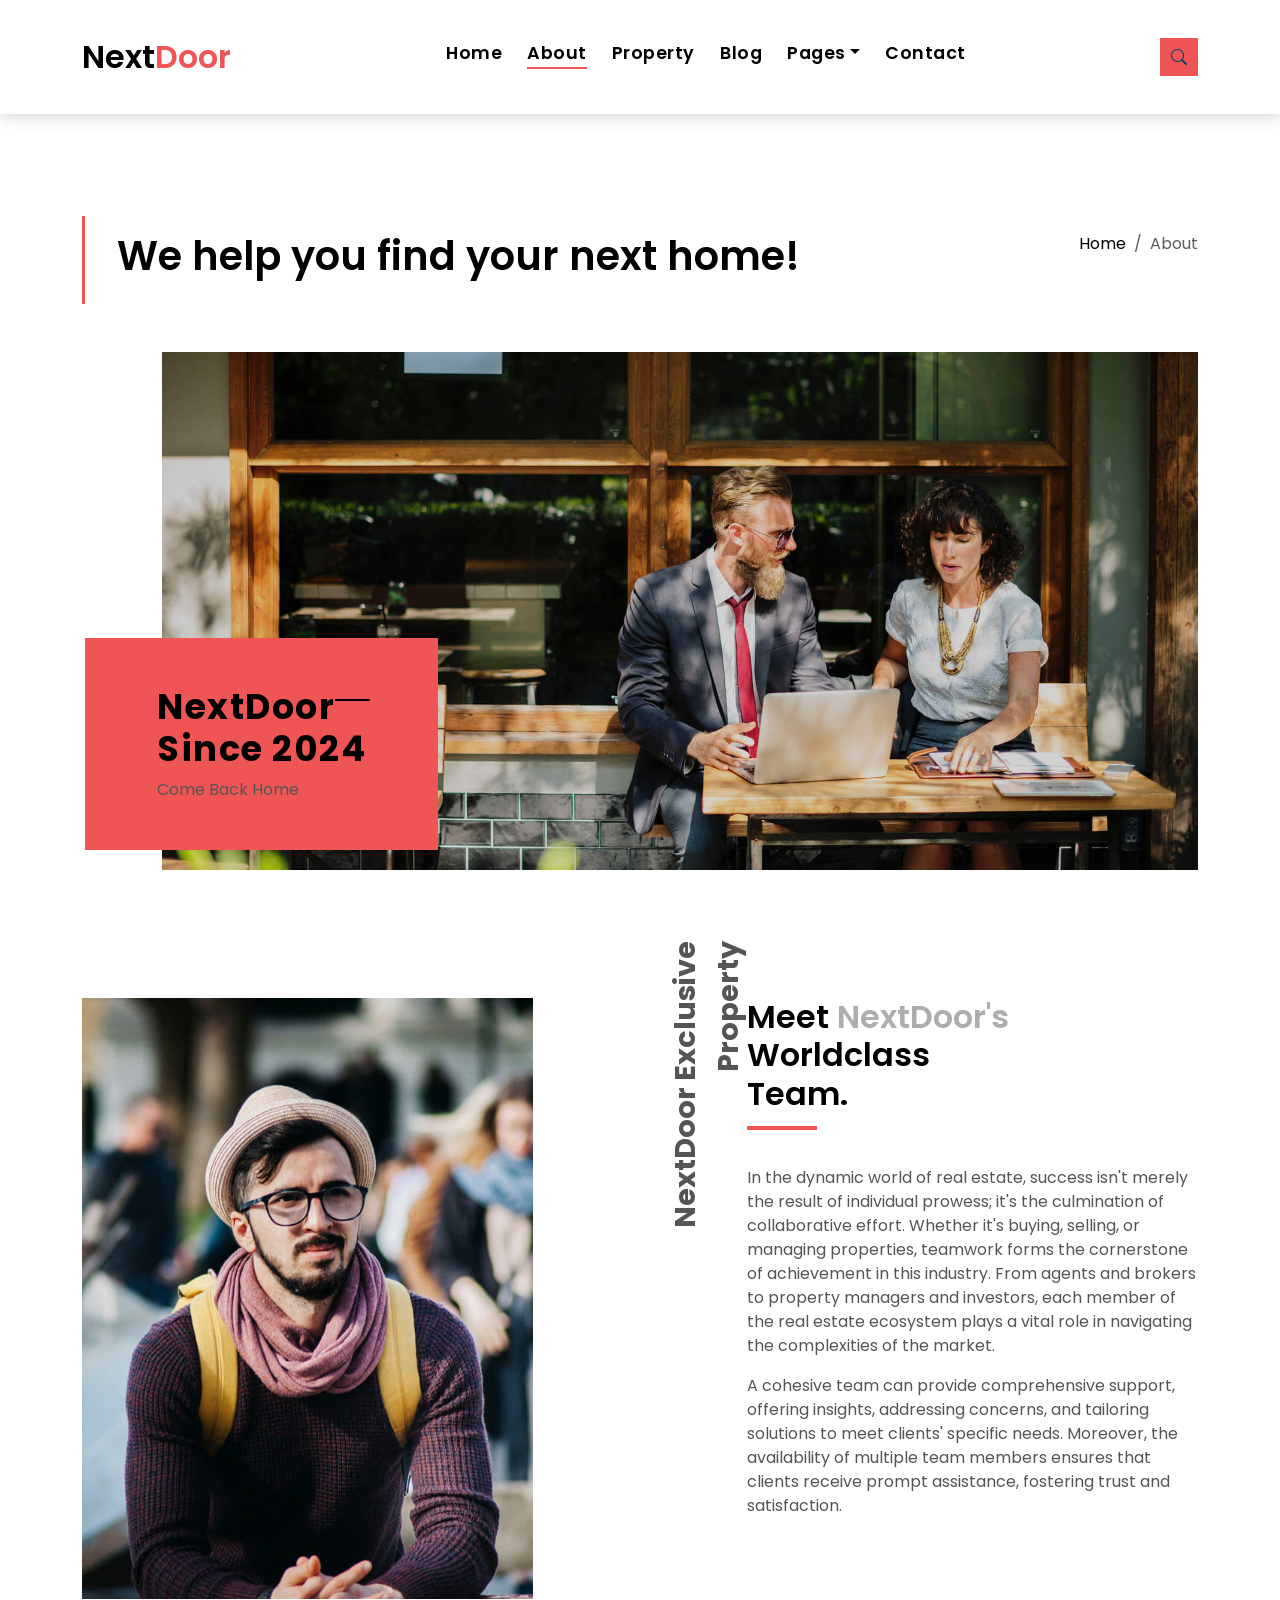
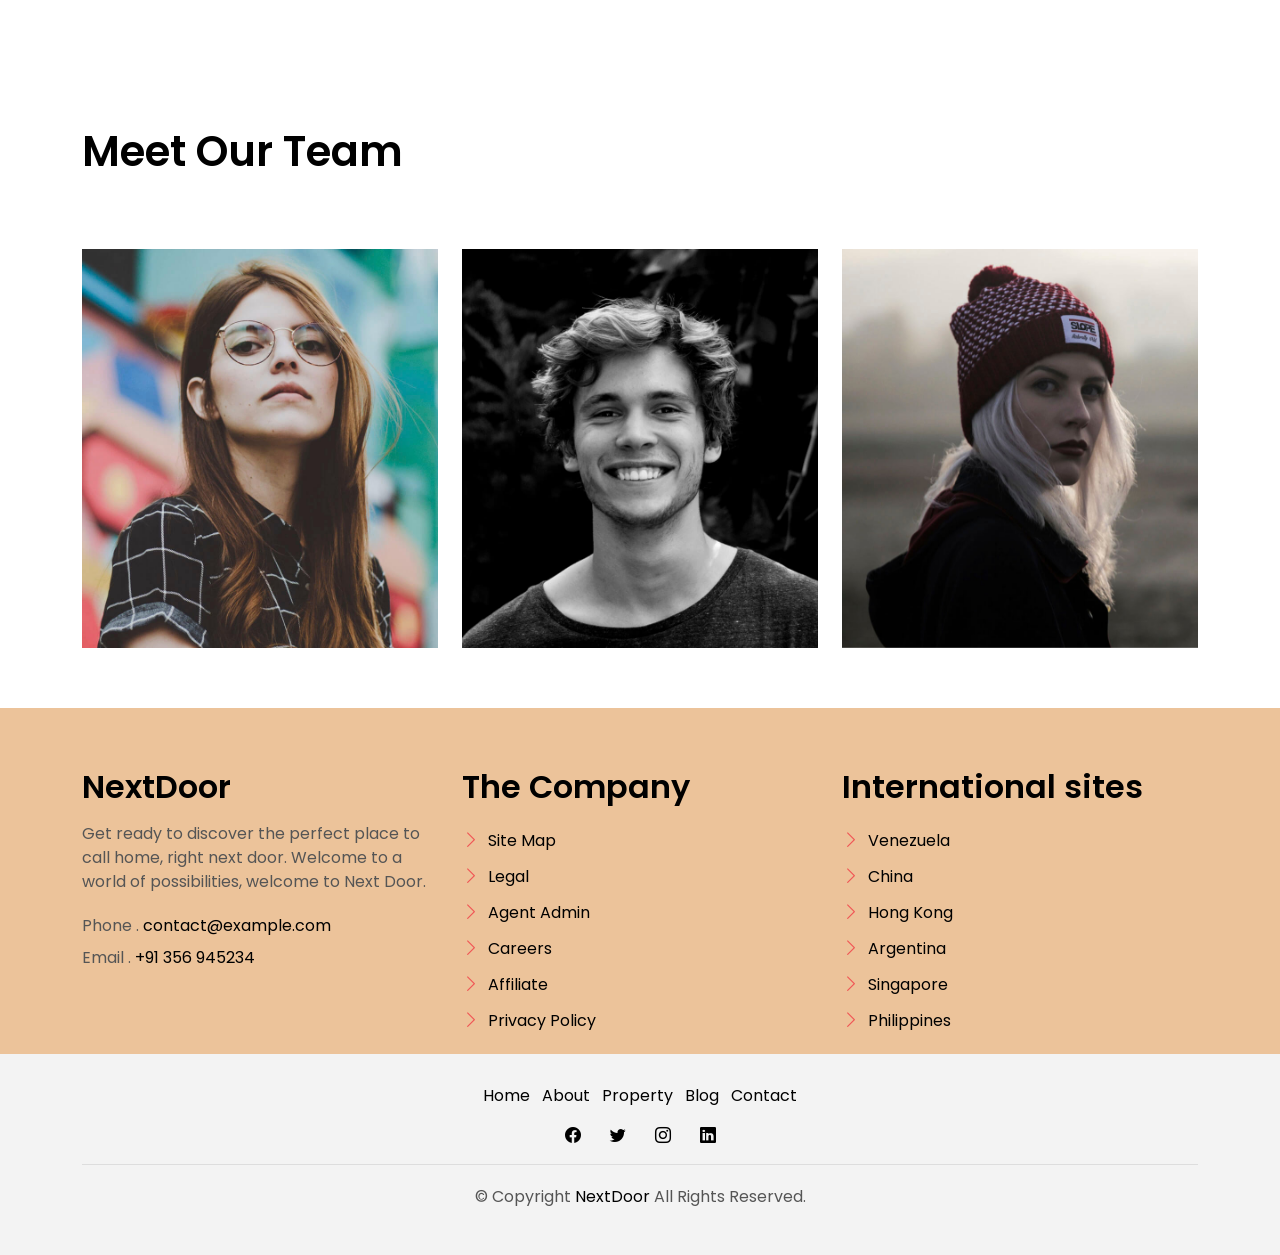
==== commit c3150ada: "Refined the About page" ====
--- a/about.html
+++ b/about.html
@@ -271,7 +271,7 @@
                         <div class="col-md-12 col-lg-8">
                             <div class="title-single-box">
                                 <h1 class="title-single">
-                                    We Do Great Design For Creative Folks
+                                    We help you  find your next home!
                                 </h1>
                             </div>
                         </div>
@@ -315,9 +315,9 @@
                                     NextDoor
                                     <span></span>
                                     <br />
-                                    Sinse 2017
+                                    Since 2024
                                 </h3>
-                                <p>Art & Creative</p>
+                                <p>Come Back Home</p>
                             </div>
                         </div>
                         <div class="col-md-12 section-t8 position-relative">
@@ -341,34 +341,23 @@
                                 <div class="col-md-6 col-lg-5 section-md-t3">
                                     <div class="title-box-d">
                                         <h3 class="title-d">
-                                            Sed
+                                            Meet 
                                             <span class="color-d"
-                                                >porttitor</span
+                                                >NextDoor's</span
                                             >
-                                            lectus <br />
-                                            nibh.
+                                            Worldclass <br />
+                                            Team.
                                         </h3>
                                     </div>
                                     <p class="color-text-a">
-                                        Mauris blandit aliquet elit, eget
-                                        tincidunt nibh pulvinar a. Vivamus magna
-                                        justo, lacinia eget consectetur sed,
-                                        convallis at tellus. Praesent sapien
-                                        massa, convallis a pellentesque nec,
-                                        egestas non nisi. Vestibulum ante ipsum
-                                        primis in faucibus orci luctus et
-                                        ultrices posuere cubilia Curae; Donec
-                                        velit neque, auctor sit amet aliquam
-                                        vel, ullamcorper sit amet ligula.
+                                        In the dynamic world of real estate, success isn't merely the result of individual prowess; it's the culmination of collaborative effort. Whether it's buying, selling, or managing properties, teamwork forms the cornerstone of achievement in this industry. 
+                                        
+                                        From agents and brokers to property managers and investors, each member of the real estate ecosystem plays a vital role in navigating the complexities of the market.
+
                                     </p>
                                     <p class="color-text-a">
-                                        Sed porttitor lectus nibh. Vivamus magna
-                                        justo, lacinia eget consectetur sed,
-                                        convallis at tellus. Mauris blandit
-                                        aliquet elit, eget tincidunt nibh
-                                        pulvinar a. Vivamus magna justo, lacinia
-                                        eget consectetur sed, convallis at
-                                        tellus.
+                                        A cohesive team can provide comprehensive support, offering insights, addressing concerns, and tailoring solutions to meet clients' specific needs. 
+                                        Moreover, the availability of multiple team members ensures that clients receive prompt assistance, fostering trust and satisfaction.
                                     </p>
                                 </div>
                             </div>
@@ -410,21 +399,19 @@
                                                 <a
                                                     href="agent-single.html"
                                                     class="link-two"
-                                                    >Margaret Sotillo <br />
-                                                    Escala</a
+                                                    >Vaishnavi Singh <br />
+                                                    UP</a
                                                 >
                                             </h3>
                                         </div>
                                     </div>
                                     <div class="card-body-d">
                                         <p class="content-d color-text-a">
-                                            Sed porttitor lectus nibh, Cras
-                                            ultricies ligula sed magna dictum
-                                            porta two.
+                                            "Resourceful, diligent agent secures dream homes, navigating clients through intricate property landscapes."
                                         </p>
                                         <div class="info-agents color-a">
                                             <p>
-                                                <strong>Phone: </strong> +54 356
+                                                <strong>Phone: </strong> +91 356
                                                 945234
                                             </p>
                                             <p>
@@ -506,21 +493,19 @@
                                                 <a
                                                     href="agent-single.html"
                                                     class="link-two"
-                                                    >Stiven Spilver <br />
-                                                    Darw</a
+                                                    >Aayush Singh<br />
+                                                    Uttrakhand</a
                                                 >
                                             </h3>
                                         </div>
                                     </div>
                                     <div class="card-body-d">
                                         <p class="content-d color-text-a">
-                                            Sed porttitor lectus nibh, Cras
-                                            ultricies ligula sed magna dictum
-                                            porta two.
+                                            "Guiding dreams, sealing deals, expert advice, market savvy, dedicated advocate, client champion."
                                         </p>
                                         <div class="info-agents color-a">
                                             <p>
-                                                <strong>Phone: </strong> +54 356
+                                                <strong>Phone: </strong> +91 356
                                                 945234
                                             </p>
                                             <p>
@@ -613,21 +598,19 @@
                                                 <a
                                                     href="agent-single.html"
                                                     class="link-two"
-                                                    >Emma Toledo <br />
-                                                    Cascada</a
+                                                    >Jainee Patel <br />
+                                                    Ahmedabad</a
                                                 >
                                             </h3>
                                         </div>
                                     </div>
                                     <div class="card-body-d">
                                         <p class="content-d color-text-a">
-                                            Sed porttitor lectus nibh, Cras
-                                            ultricies ligula sed magna dictum
-                                            porta two.
+                                            "Home matchmaker, deal closer, neighborhood whisperer, property guru, charm wielder, handshake enthusiast."
                                         </p>
                                         <div class="info-agents color-a">
                                             <p>
-                                                <strong>Phone: </strong> +54 356
+                                                <strong>Phone: </strong> +91 356
                                                 945234
                                             </p>
                                             <p>
@@ -720,9 +703,7 @@
                             </div>
                             <div class="w-body-a">
                                 <p class="w-text-a color-text-a">
-                                    Enim minim veniam quis nostrud exercitation
-                                    ullamco laboris nisi ut aliquip exea commodo
-                                    consequat duis sed aute irure.
+                                    Get ready to discover the perfect place to call home, right next door. Welcome to a world of possibilities, welcome to Next Door.
                                 </p>
                             </div>
                             <div class="w-footer-a">
@@ -737,7 +718,7 @@
                                         <span class="color-text-a"
                                             >Email .</span
                                         >
-                                        +54 356 945234
+                                        +91 356 945234
                                     </li>
                                 </ul>
                             </div>
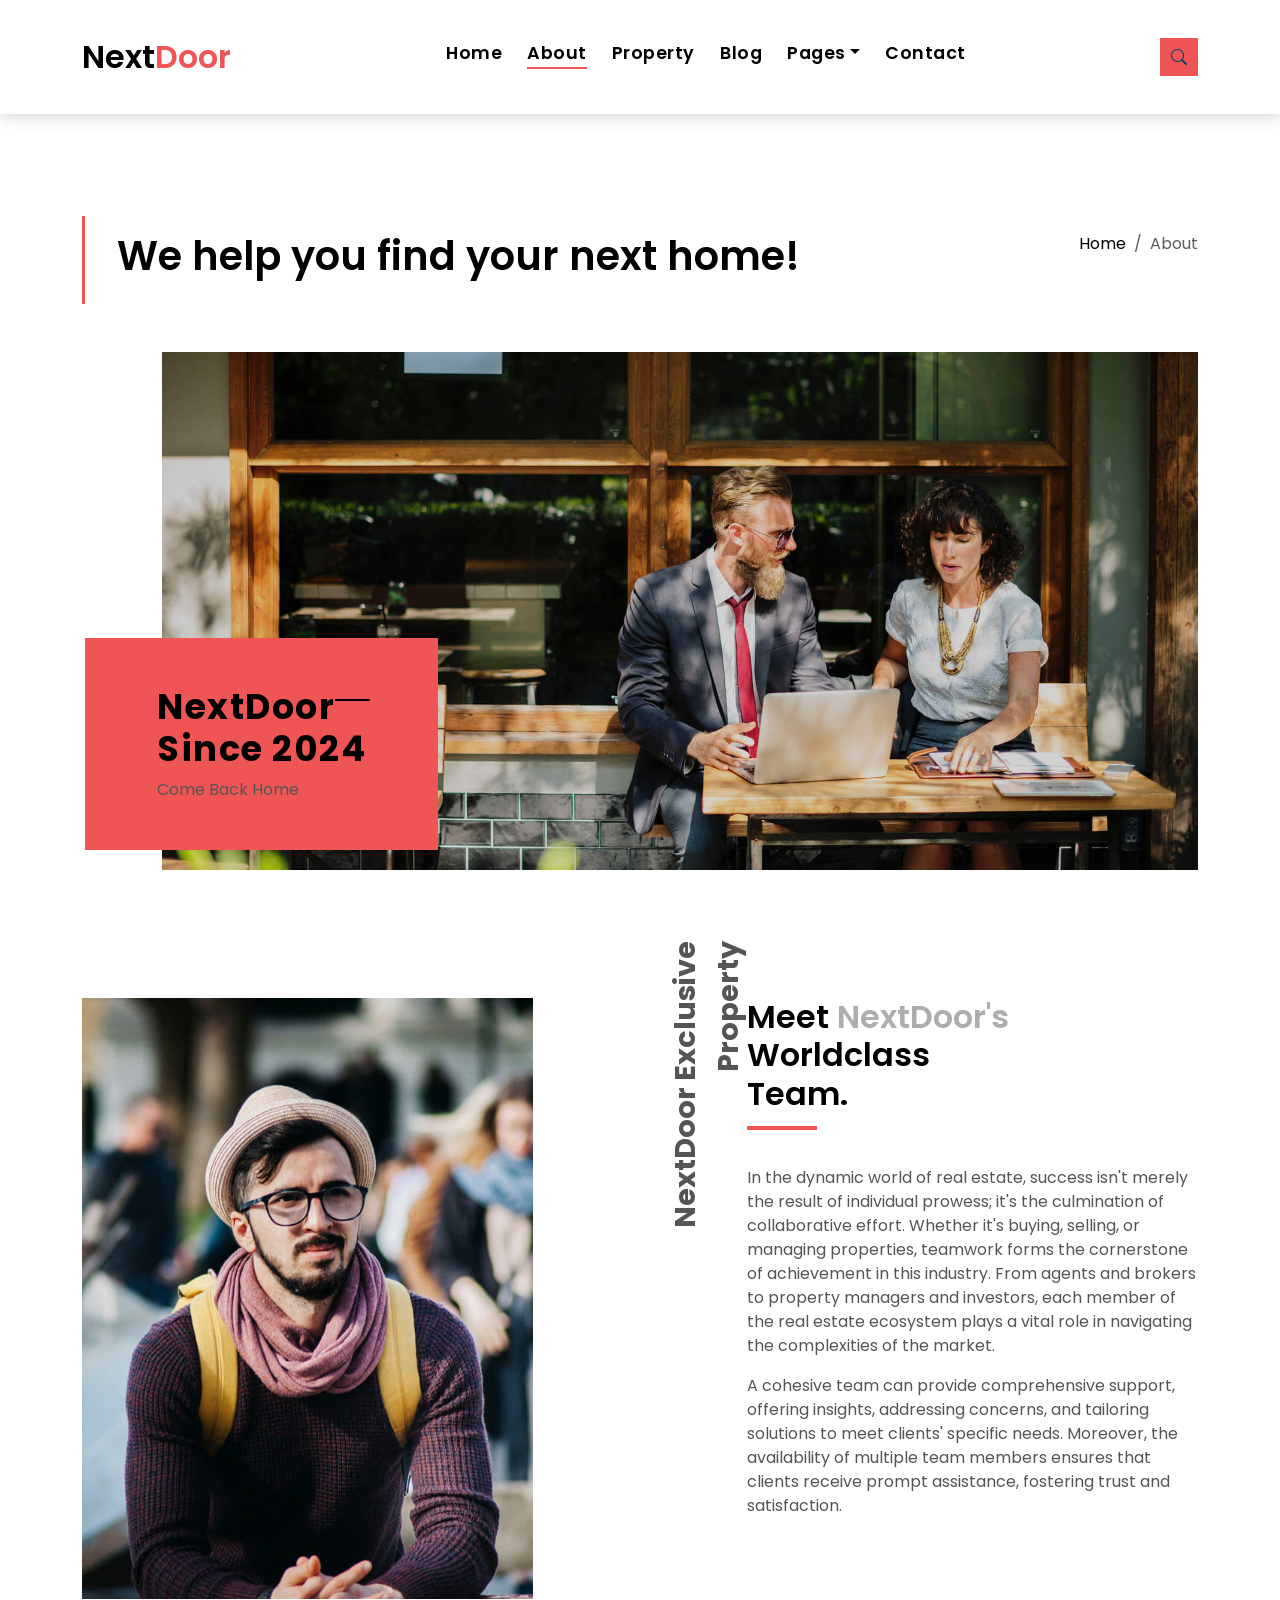
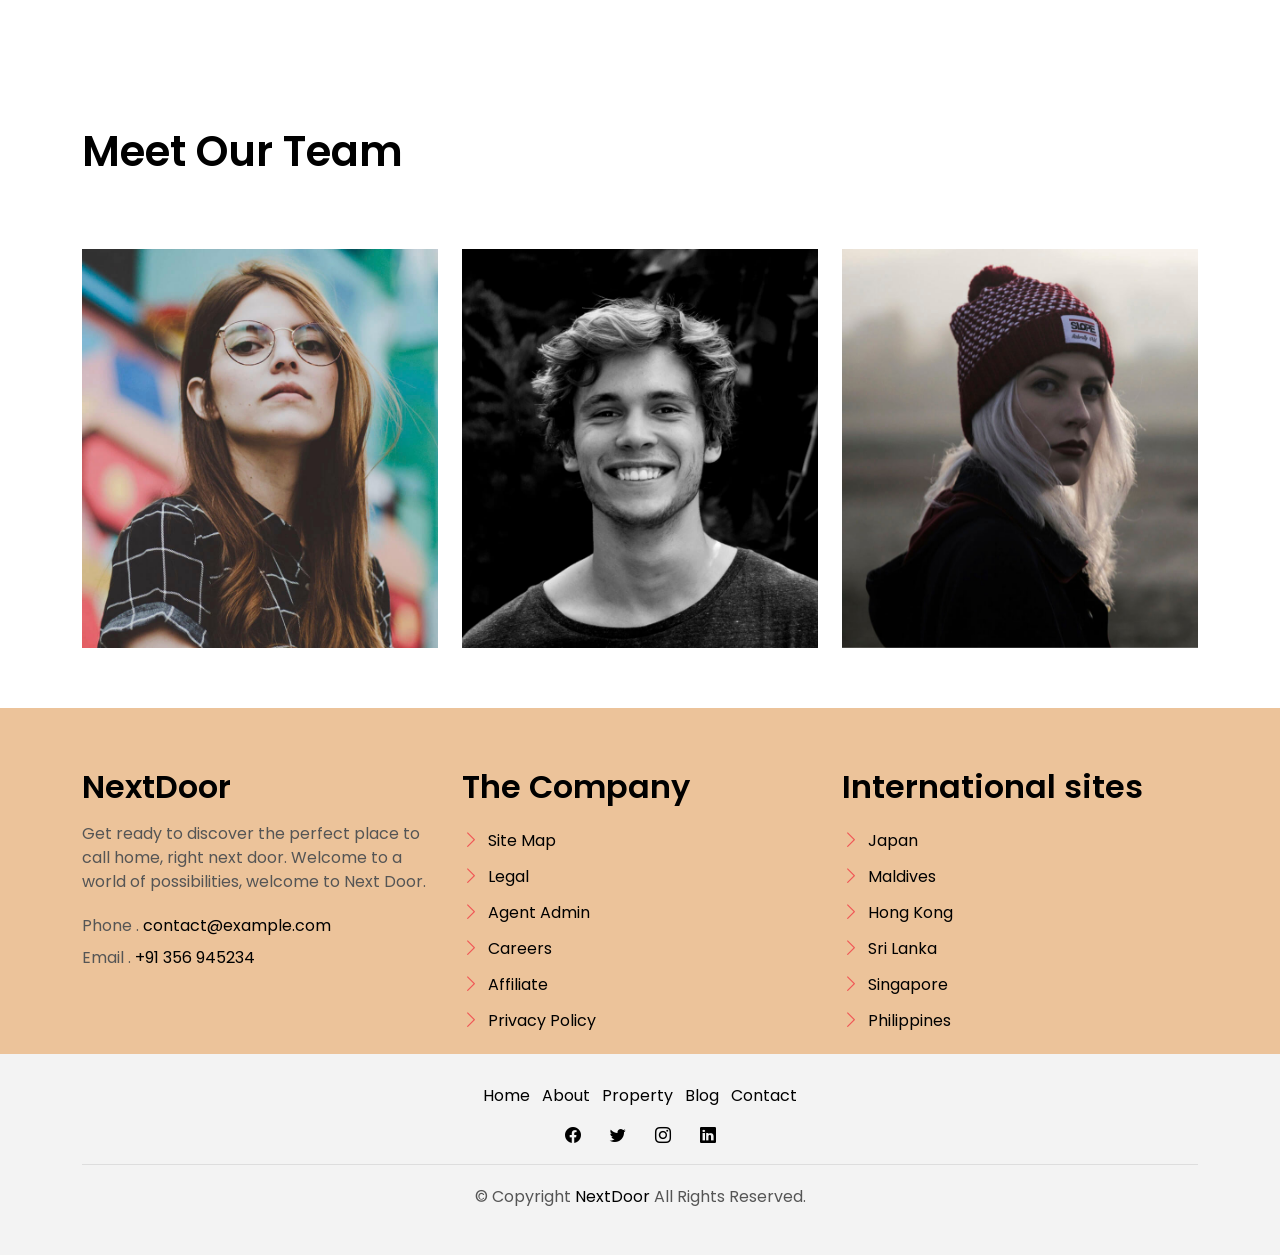
==== commit 91164767: "Micellenous Details" ====
--- a/about.html
+++ b/about.html
@@ -41,132 +41,132 @@
     </head>
 
     <body>
-        <!-- ======= Property Search Section ======= -->
-        <div class="click-closed"></div>
-        <!--/ Form Search Star /-->
-        <div class="box-collapse">
-            <div class="title-box-d">
-                <h3 class="title-d">Search Property</h3>
+            <!-- ******* Property Search div ******* -->
+            <div class="click-closed"></div>
+            <!--/ Form Search Star /-->
+            <div class="box-collapse" style="background-color: white">
+                <div class="title-box-d">
+                    <h3 class="title-d">Search Property</h3>
+                </div>
+                <span class="close-box-collapse right-boxed bi bi-x"></span>
+                <div class="box-collapse-wrap form">
+                    <form class="form-a">
+                        <div class="row">
+                            <div class="col-md-12 mb-2">
+                                <div class="form-group">
+                                    <label class="pb-2" for="Type">Keyword</label>
+                                    <input
+                                        type="text"
+                                        class="form-control form-control-lg form-control-a"
+                                        placeholder="Keyword"
+                                    />
+                                </div>
+                            </div>
+                            <div class="col-md-6 mb-2">
+                                <div class="form-group mt-3">
+                                    <label class="pb-2" for="Type">Type</label>
+                                    <select
+                                        class="form-control form-select form-control-a"
+                                        id="Type"
+                                    >
+                                        <option>All Type</option>
+                                        <option>For Rent</option>
+                                        <option>For Sale</option>
+                                        <option>Open House</option>
+                                    </select>
+                                </div>
+                            </div>
+                            <div class="col-md-6 mb-2">
+                                <div class="form-group mt-3">
+                                    <label class="pb-2" for="city">City</label>
+                                    <select
+                                        class="form-control form-select form-control-a"
+                                        id="city"
+                                    >
+                                        <option>All City</option>
+                                        <option>Mumbai</option>
+                                        <option>Ahmedabad</option>
+                                        <option>Rourkela</option>
+                                        <option>Kanpur</option>
+                                    </select>
+                                </div>
+                            </div>
+                            <div class="col-md-6 mb-2">
+                                <div class="form-group mt-3">
+                                    <label class="pb-2" for="bedrooms"
+                                        >Bedrooms</label
+                                    >
+                                    <select
+                                        class="form-control form-select form-control-a"
+                                        id="bedrooms"
+                                    >
+                                        <option>Any</option>
+                                        <option>01</option>
+                                        <option>02</option>
+                                        <option>03</option>
+                                    </select>
+                                </div>
+                            </div>
+                            <div class="col-md-6 mb-2">
+                                <div class="form-group mt-3">
+                                    <label class="pb-2" for="courtyard"
+                                        >Courtyard</label
+                                    >
+                                    <select
+                                        class="form-control form-select form-control-a"
+                                        id="garages"
+                                    >
+                                        <option>Any</option>
+                                        <option>01</option>
+                                        <option>02</option>
+                                        <option>03</option>
+                                        <option>04</option>
+                                    </select>
+                                </div>
+                            </div>
+                            <div class="col-md-6 mb-2">
+                                <div class="form-group mt-3">
+                                    <label class="pb-2" for="bathrooms"
+                                        >Bathrooms</label
+                                    >
+                                    <select
+                                        class="form-control form-select form-control-a"
+                                        id="bathrooms"
+                                    >
+                                        <option>Any</option>
+                                        <option>01</option>
+                                        <option>02</option>
+                                        <option>03</option>
+                                    </select>
+                                </div>
+                            </div>
+                            <div class="col-md-6 mb-2">
+                                <div class="form-group mt-3">
+                                    <label class="pb-2" for="price"
+                                        >Min Price</label
+                                    >
+                                    <select
+                                        class="form-control form-select form-control-a"
+                                        id="price"
+                                    >
+                                        <option>Unlimite</option>
+                                        <option>Rs.50,000</option>
+                                        <option>Rs.100,000</option>
+                                        <option>Rs.150,000</option>
+                                        <option>Rs.200,000</option>
+                                    </select>
+                                </div>
+                            </div>
+                            <div class="col-md-12">
+                                <button type="submit" class="btn btn-b">
+                                    Search Property
+                                </button>
+                            </div>
+                        </div>
+                    </form>
+                </div>
             </div>
-            <span class="close-box-collapse right-boxed bi bi-x"></span>
-            <div class="box-collapse-wrap form">
-                <form class="form-a">
-                    <div class="row">
-                        <div class="col-md-12 mb-2">
-                            <div class="form-group">
-                                <label class="pb-2" for="Type">Keyword</label>
-                                <input
-                                    type="text"
-                                    class="form-control form-control-lg form-control-a"
-                                    placeholder="Keyword"
-                                />
-                            </div>
-                        </div>
-                        <div class="col-md-6 mb-2">
-                            <div class="form-group mt-3">
-                                <label class="pb-2" for="Type">Type</label>
-                                <select
-                                    class="form-control form-select form-control-a"
-                                    id="Type"
-                                >
-                                    <option>All Type</option>
-                                    <option>For Rent</option>
-                                    <option>For Sale</option>
-                                    <option>Open House</option>
-                                </select>
-                            </div>
-                        </div>
-                        <div class="col-md-6 mb-2">
-                            <div class="form-group mt-3">
-                                <label class="pb-2" for="city">City</label>
-                                <select
-                                    class="form-control form-select form-control-a"
-                                    id="city"
-                                >
-                                    <option>All City</option>
-                                    <option>Alabama</option>
-                                    <option>Arizona</option>
-                                    <option>California</option>
-                                    <option>Colorado</option>
-                                </select>
-                            </div>
-                        </div>
-                        <div class="col-md-6 mb-2">
-                            <div class="form-group mt-3">
-                                <label class="pb-2" for="bedrooms"
-                                    >Bedrooms</label
-                                >
-                                <select
-                                    class="form-control form-select form-control-a"
-                                    id="bedrooms"
-                                >
-                                    <option>Any</option>
-                                    <option>01</option>
-                                    <option>02</option>
-                                    <option>03</option>
-                                </select>
-                            </div>
-                        </div>
-                        <div class="col-md-6 mb-2">
-                            <div class="form-group mt-3">
-                                <label class="pb-2" for="garages"
-                                    >Garages</label
-                                >
-                                <select
-                                    class="form-control form-select form-control-a"
-                                    id="garages"
-                                >
-                                    <option>Any</option>
-                                    <option>01</option>
-                                    <option>02</option>
-                                    <option>03</option>
-                                    <option>04</option>
-                                </select>
-                            </div>
-                        </div>
-                        <div class="col-md-6 mb-2">
-                            <div class="form-group mt-3">
-                                <label class="pb-2" for="bathrooms"
-                                    >Bathrooms</label
-                                >
-                                <select
-                                    class="form-control form-select form-control-a"
-                                    id="bathrooms"
-                                >
-                                    <option>Any</option>
-                                    <option>01</option>
-                                    <option>02</option>
-                                    <option>03</option>
-                                </select>
-                            </div>
-                        </div>
-                        <div class="col-md-6 mb-2">
-                            <div class="form-group mt-3">
-                                <label class="pb-2" for="price"
-                                    >Min Price</label
-                                >
-                                <select
-                                    class="form-control form-select form-control-a"
-                                    id="price"
-                                >
-                                    <option>Unlimite</option>
-                                    <option>$50,000</option>
-                                    <option>$100,000</option>
-                                    <option>$150,000</option>
-                                    <option>$200,000</option>
-                                </select>
-                            </div>
-                        </div>
-                        <div class="col-md-12">
-                            <button type="submit" class="btn btn-b">
-                                Search Property
-                            </button>
-                        </div>
-                    </div>
-                </form>
-            </div>
-        </div>
-        <!-- End Property Search Section -->>
+            <!-- End Property Search div -->>
 
         <!-- ======= Header/Navbar ======= -->
         <nav
@@ -230,18 +230,18 @@
                                 <a
                                     class="dropdown-item"
                                     href="property-single.html"
-                                    >Property Single</a
+                                    >Highlight Property</a
                                 >
                                 <a class="dropdown-item" href="blog-single.html"
-                                    >Blog Single</a
+                                    >Blog Page</a
                                 >
                                 <a class="dropdown-item" href="agents-grid.html"
-                                    >Agents Grid</a
+                                    >Our Agents</a
                                 >
                                 <a
                                     class="dropdown-item"
                                     href="agent-single.html"
-                                    >Agent Single</a
+                                    >Agent Of The Day</a
                                 >
                             </div>
                         </li>
@@ -774,11 +774,11 @@
                                 <ul class="list-unstyled">
                                     <li class="item-list-a">
                                         <i class="bi bi-chevron-right"></i>
-                                        <a href="#">Venezuela</a>
+                                        <a href="#">Japan</a>
                                     </li>
                                     <li class="item-list-a">
                                         <i class="bi bi-chevron-right"></i>
-                                        <a href="#">China</a>
+                                        <a href="#">Maldives</a>
                                     </li>
                                     <li class="item-list-a">
                                         <i class="bi bi-chevron-right"></i>
@@ -786,7 +786,7 @@
                                     </li>
                                     <li class="item-list-a">
                                         <i class="bi bi-chevron-right"></i>
-                                        <a href="#">Argentina</a>
+                                        <a href="#">Sri Lanka</a>
                                     </li>
                                     <li class="item-list-a">
                                         <i class="bi bi-chevron-right"></i>
@@ -883,12 +883,12 @@
             ><i class="bi bi-arrow-up-short"></i
         ></a>
 
-        <!-- Vendor JS Files -->
+        <!--JS Files -->
         <script src="assets/vendor/bootstrap/js/bootstrap.bundle.min.js"></script>
         <script src="assets/vendor/swiper/swiper-bundle.min.js"></script>
         <script src="assets/vendor/php-email-form/validate.js"></script>
 
-        <!-- Template Main JS File -->
+        <!-- Main JS File -->
         <script src="assets/js/main.js"></script>
     </body>
 </html>
